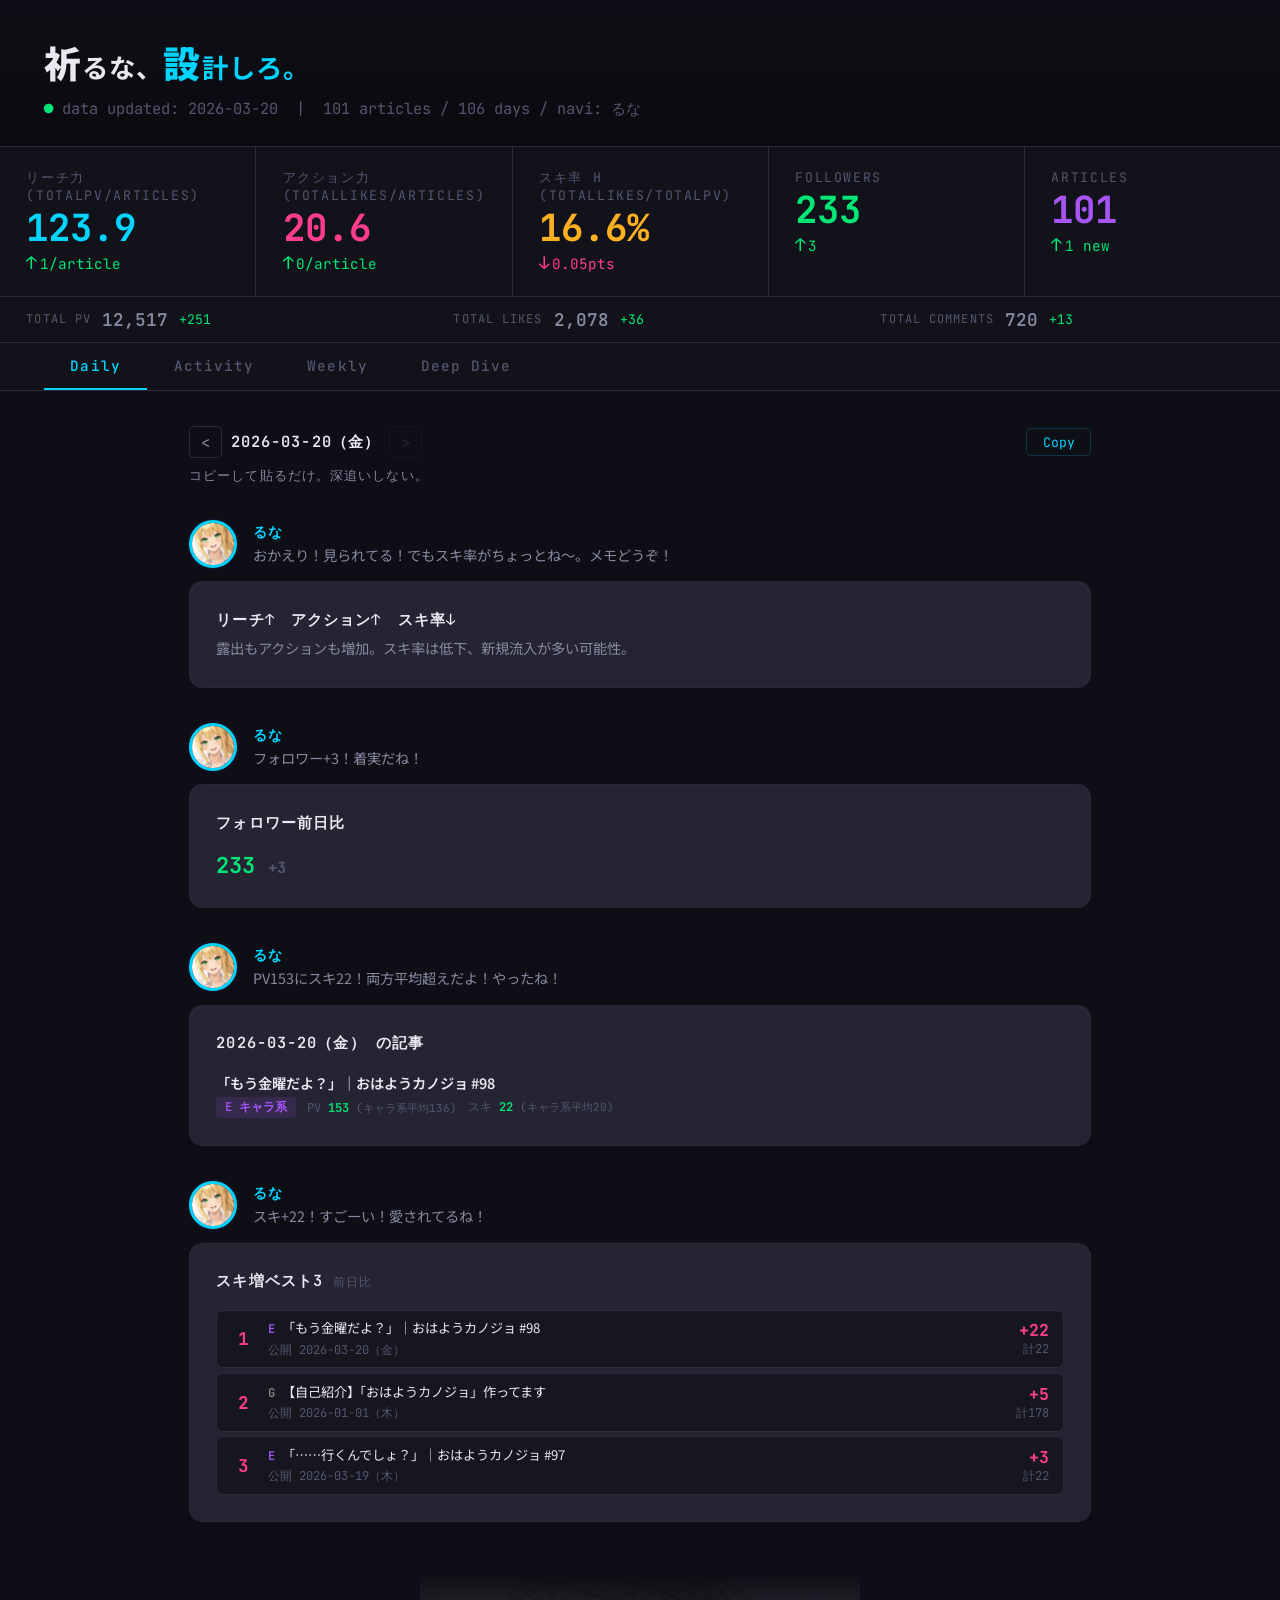
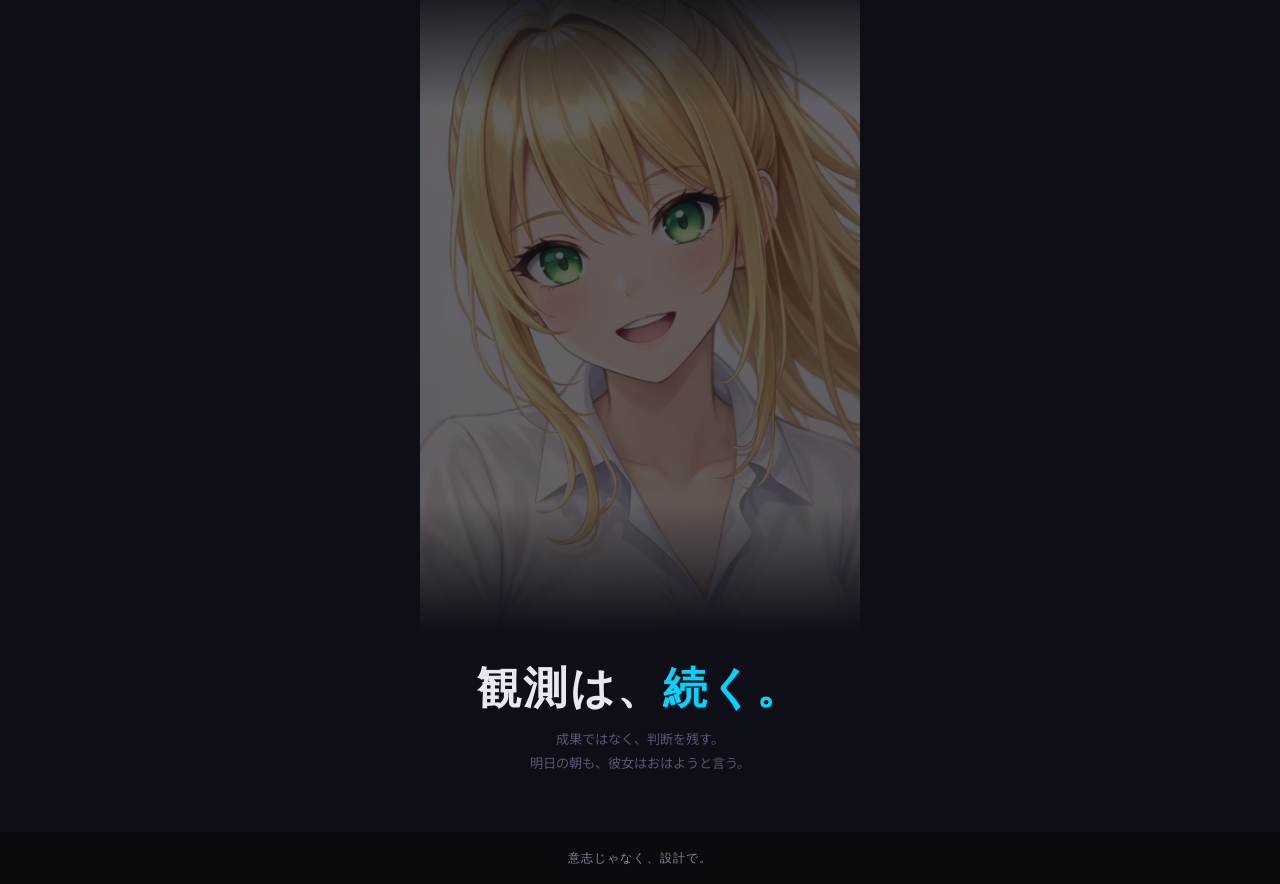
==== index.html @ 001ad321 "Weekly tab complete + category analysis overhaul + responsive fixes Weekly tab: - Tsukiko: article l" ====
<!DOCTYPE html>
<html lang="ja">
<head>
<meta charset="UTF-8">
<meta name="viewport" content="width=device-width, initial-scale=1.0">
<title>祈るな、設計しろ。</title>
<link href="https://fonts.googleapis.com/css2?family=JetBrains+Mono:wght@300;400;500;600;700&family=Noto+Sans+JP:wght@300;400;500;700&display=swap" rel="stylesheet">
<link rel="icon" id="favicon" type="image/png" href="images/favicon/eyes-mon.png">
<link rel="stylesheet" href="app.css?v=1.0.0">
</head>
<body>

<div class="app">
  <!-- Header -->
  <header class="header">
    <div class="header-top">
      <h1><span class="h1-lead">祈</span>るな、<span class="h1-lead accent">設</span><span class="accent">計しろ。</span></h1>
    </div>
    <div class="header-meta">
      <span class="header-meta-line"><span class="live">●</span> data updated: <span id="lastUpdate">--</span></span>
      <span class="header-meta-sep">&nbsp;|&nbsp;</span>
      <span class="header-meta-line"><span id="articleCount">--</span> articles / <span id="daysSinceStart">--</span> days / navi: <span id="navigatorName">--</span></span>
    </div>
  </header>

  <!-- KPI Strip -->
  <div class="kpi-strip">
    <div class="kpi-item">
      <div class="kpi-label">リーチ力 (TotalPV/articles)</div>
      <div class="kpi-value cyan" id="kpiReach">--</div>
      <div class="kpi-sub" id="kpiReachSub"></div>
    </div>
    <div class="kpi-item">
      <div class="kpi-label">アクション力 (TotalLikes/articles)</div>
      <div class="kpi-value pink" id="kpiAction">--</div>
      <div class="kpi-sub" id="kpiActionSub"></div>
    </div>
    <div class="kpi-item">
      <div class="kpi-label">スキ率 η (TotalLikes/TotalPV)</div>
      <div class="kpi-value amber" id="kpiEta">--</div>
      <div class="kpi-sub" id="kpiEtaSub"></div>
    </div>
    <div class="kpi-item">
      <div class="kpi-label">Followers</div>
      <div class="kpi-value green" id="kpiFollowers">--</div>
      <div class="kpi-sub" id="kpiFollowersSub"></div>
    </div>
    <div class="kpi-item">
      <div class="kpi-label">Articles</div>
      <div class="kpi-value purple" id="kpiArticles">--</div>
      <div class="kpi-sub" id="kpiArticlesSub"></div>
    </div>
  </div>

  <!-- Detail KPI (Total PV / Likes / Comments) -->
  <div class="kpi-strip kpi-strip-sub">
    <div class="kpi-item-sub">
      <span class="kpi-sub-label">Total PV</span>
      <span class="kpi-sub-value" id="kpiPV">--</span>
      <span class="kpi-sub-diff" id="kpiPVsub"></span>
    </div>
    <div class="kpi-item-sub">
      <span class="kpi-sub-label">Total Likes</span>
      <span class="kpi-sub-value" id="kpiLikes">--</span>
      <span class="kpi-sub-diff" id="kpiLikesSub"></span>
    </div>
    <div class="kpi-item-sub">
      <span class="kpi-sub-label">Total Comments</span>
      <span class="kpi-sub-value" id="kpiComments">--</span>
      <span class="kpi-sub-diff" id="kpiCommentsSub"></span>
    </div>
  </div>

  <!-- Tab Bar -->
  <div class="tab-bar" id="tabBar">
    <button class="tab-bar-btn active" data-tab="daily">Daily</button>
    <button class="tab-bar-btn" data-tab="activity">Activity</button>
    <button class="tab-bar-btn" data-tab="weekly">Weekly</button>
    <button class="tab-bar-btn" data-tab="deepdive">Deep Dive</button>
  </div>

  <!-- Daily Tab -->
  <div class="tab-content active" id="tabDaily">
    <div class="weekly-container">
      <div class="daily-toolbar">
        <div class="daily-toolbar-nav">
          <button class="commentary-nav" onclick="navigateDailyDate(-1)" id="dailyPrev" title="前日">&lt;</button>
          <span class="daily-toolbar-date" id="dailyDate">--</span>
          <button class="commentary-nav" onclick="navigateDailyDate(1)" id="dailyNext" title="翌日">&gt;</button>
        </div>
        <button class="commentary-copy" onclick="copyDailyMemo()">Copy</button>
      </div>
      <div class="weekly-header-text">コピーして貼るだけ。深追いしない。</div>
      <div id="dailyContent"></div>
      <div class="daily-closing" id="dailyClosing"></div>
    </div>
  </div>

  <!-- Activity Tab -->
  <div class="tab-content" id="tabActivity">
    <div class="weekly-container">
      <div class="weekly-header-text">つながりを確認して、スキ活に行く。</div>
      <div id="activityContent"></div>
    </div>
  </div>

  <!-- Weekly Tab -->
  <div class="tab-content" id="tabWeekly">
    <div class="weekly-container">
      <div class="weekly-header-text">振り返って、来週を設計する。</div>
      <div id="weeklyContent"></div>
    </div>
  </div>

  <!-- Deep Dive Tab -->
  <div class="tab-content" id="tabDeepdive">

  <!-- Charts Grid -->
  <div class="grid">
    <!-- 1. Like Rate Ranking -->
    <div class="panel">
      <div class="panel-header">
        <div class="panel-title">スキ率ランキング</div>
        <div class="toggle-group" id="rankingToggle">
          <div class="toggle-btn" data-top="5">TOP 5</div>
          <div class="toggle-btn" data-top="10">TOP 10</div>
          <div class="toggle-btn active" data-top="20">TOP 20</div>
        </div>
      </div>
      <div class="chart-container">
        <div class="bar-chart" id="rankingChart">
          <div class="no-data">CSVデータを読み込んでください</div>
        </div>
      </div>
      <div class="decay-legend" id="rankingLegend"></div>
    </div>

    <!-- 2. PV vs Likes Scatter -->
    <div class="panel" style="min-height:auto; max-height:600px;">
      <div class="panel-header">
        <div class="panel-title">PV × スキ 散布図</div>
        <div class="toggle-group" id="scatterToggle">
          <div class="toggle-btn active" data-mode="eta">η色分け</div>
          <div class="toggle-btn" data-mode="category">カテゴリ色分け</div>
        </div>
      </div>
      <div class="chart-container">
        <canvas id="scatterCanvas"></canvas>
      </div>
      <div class="decay-legend" id="scatterLegend"></div>
    </div>

    <!-- 3. Category η Comparison (full width) -->
    <div class="panel panel-full" style="min-height:auto; max-height:600px;">
      <div class="panel-header">
        <div class="panel-title">カテゴリ別 スキ率比較</div>
        <div class="panel-badge" id="catBadge">--</div>
      </div>
      <div class="chart-container" style="min-height:280px; max-height:420px;">
        <canvas id="categoryCanvas"></canvas>
      </div>
      <div class="decay-legend" id="categoryLegend"></div>
    </div>

    <!-- 4. Recent Articles η Trend (full width) -->
    <div class="panel panel-full" style="min-height:auto; max-height:600px;">
      <div class="panel-header">
        <div class="panel-title">直近2週間 スキ率推移</div>
        <div class="panel-badge" id="etaTrendBadge">--</div>
      </div>
      <div class="chart-container" style="max-height:420px;">
        <canvas id="etaTrendCanvas"></canvas>
      </div>
      <div class="decay-legend" id="etaTrendLegend"></div>
    </div>

    <!-- 4. Article Trend (sparkline rows with tabs) -->
    <div class="panel panel-full trend-panel">
      <div class="panel-header">
        <div class="panel-title">記事別 日次推移</div>
        <div class="panel-badge" id="trendBadge">--</div>
      </div>
      <div class="trend-tabs">
        <div class="trend-tab active" data-metric="pv_delta">PV</div>
        <div class="trend-tab" data-metric="like_delta">スキ</div>
      </div>
      <div class="trend-filters">
        <label>投稿日: 直近
          <select id="trendDayFilter">
            <option value="7">7日</option>
            <option value="14" selected>14日</option>
            <option value="30">30日</option>
            <option value="0">すべて</option>
          </select>
        </label>
        <label>増分 ≥
          <input id="trendMinDelta" type="number" value="0" min="0" style="width:60px">
        </label>
        <label>カテゴリ:
          <select id="trendCatFilter">
            <option value="">すべて</option>
            <option value="A">A 設計思想</option>
            <option value="B">B 試行錯誤</option>
            <option value="C">C ハウツー</option>
            <option value="D">D 振り返り</option>
            <option value="E">E キャラ系</option>
            <option value="AB">A+B 一次情報</option>
          </select>
        </label>
      </div>
      <div class="trend-rows" id="trendRows">
        <div class="no-data">データを読み込み中...</div>
      </div>
    </div>

    <!-- 5. Decay Curve -->
    <div class="panel panel-full" style="min-height:auto; max-height:500px;">
      <div class="panel-header">
        <div class="panel-title">記事の消費期限：公開からのPV減衰</div>
        <div class="panel-badge" id="decayBadge">-- articles</div>
      </div>
      <div class="chart-container" style="min-height:auto; max-height:420px;">
        <canvas id="decayCanvas"></canvas>
      </div>
      <div class="decay-legend" id="decayLegend"></div>
    </div>
  </div>

  </div><!-- /tabDeepdive -->

  <footer class="footer">
    意志じゃなく、設計で。
  </footer>
</div>

<!-- Tooltip -->
<div class="tooltip" id="tooltip">
  <div class="tooltip-title" id="tooltipTitle"></div>
  <div class="tooltip-row" id="tooltipBody"></div>
</div>

<script src="girl-lines.js?v=1.0.0"></script>
<script src="app.js?v=1.0.0"></script>
</body>
</html>
---- app.css ----
:root {
  --bg-primary: #0a0a0f;
  --bg-secondary: #12121a;
  --bg-card: #16161f;
  --bg-card-hover: #1c1c28;
  --border: #2a2a3a;
  --border-subtle: #1e1e2e;
  --text-primary: #e8e8f0;
  --text-secondary: #8888a0;
  --text-muted: #555570;
  --accent-cyan: #00d4ff;
  --accent-cyan-dim: #00d4ff33;
  --accent-pink: #ff3d8e;
  --accent-pink-dim: #ff3d8e33;
  --accent-amber: #ffb020;
  --accent-amber-dim: #ffb02033;
  --accent-green: #00e676;
  --accent-green-dim: #00e67633;
  --accent-purple: #a855f7;
  --accent-purple-dim: #a855f733;
  --glow-cyan: 0 0 20px #00d4ff22;
  --glow-pink: 0 0 20px #ff3d8e22;
  --font-mono: 'JetBrains Mono', monospace;
  --font-sans: 'Noto Sans JP', sans-serif;
  --spacing-navi-top: 32px;
  --spacing-navi-bottom: 12px;
  --spacing-section-bottom: 8px;
  --section-bg: #242433;
  --section-radius: 12px;
  --section-padding: 24px;
}

* { margin: 0; padding: 0; box-sizing: border-box; }

body {
  background: var(--bg-primary);
  color: var(--text-primary);
  font-family: var(--font-sans);
  min-height: 100vh;
  overflow-x: hidden;
  zoom: 1.1;
}


.app { position: relative; z-index: 1; }

/* Header */
.header {
  padding: 32px 40px 24px;
  border-bottom: 1px solid var(--border);
  background: linear-gradient(180deg, #0e0e16 0%, var(--bg-primary) 100%);
}

.header-top {
  display: flex;
  align-items: baseline;
  gap: 16px;
  margin-bottom: 8px;
}

.header h1 {
  font-family: var(--font-sans);
  font-size: 24px;
  font-weight: 700;
  color: var(--text-primary);
  letter-spacing: 1px;
}

.header h1 .h1-lead {
  font-size: 1.4em;
  font-weight: 900;
}

.header h1 .accent {
  color: var(--accent-cyan);
}

.header-meta {
  font-family: var(--font-mono);
  font-size: 14px;
  color: var(--text-muted);
}

.header-meta .live {
  color: var(--accent-green);
  animation: pulse 2s ease-in-out infinite;
}

@keyframes pulse {
  0%, 100% { opacity: 1; }
  50% { opacity: 0.4; }
}

/* KPI Strip */
.kpi-strip {
  display: flex;
  gap: 1px;
  background: var(--border);
  margin: 0;
  border-bottom: 1px solid var(--border);
}

.kpi-item {
  flex: 1;
  background: var(--bg-secondary);
  padding: 20px 24px;
  display: flex;
  flex-direction: column;
  gap: 4px;
}

.kpi-label {
  font-family: var(--font-mono);
  font-size: 12px;
  text-transform: uppercase;
  letter-spacing: 1.5px;
  color: var(--text-muted);
}

.kpi-value {
  font-family: var(--font-mono);
  font-size: 34px;
  font-weight: 700;
  color: var(--text-primary);
  line-height: 1;
}

.kpi-value.cyan { color: var(--accent-cyan); }
.kpi-value.pink { color: var(--accent-pink); }
.kpi-value.amber { color: var(--accent-amber); }
.kpi-value.green { color: var(--accent-green); }
.kpi-value.purple { color: var(--accent-purple); }

.kpi-sub {
  font-family: var(--font-mono);
  font-size: 13px;
  color: var(--text-muted);
}

.kpi-sub .up { color: var(--accent-green); }
.kpi-sub .down { color: var(--accent-pink); }
.kpi-sub .flat { color: var(--text-muted); }

.kpi-sub .arrow {
  font-size: 16px;
  margin-right: 2px;
}

/* Detail KPI sub strip */
.kpi-strip-sub {
  background: var(--bg-secondary);
  border-bottom: 1px solid var(--border);
}

.kpi-item-sub {
  flex: 1;
  background: var(--bg-secondary);
  padding: 10px 24px;
  display: flex;
  align-items: center;
  gap: 10px;
  font-family: var(--font-mono);
}

.kpi-sub-label {
  font-size: 11px;
  text-transform: uppercase;
  letter-spacing: 1px;
  color: var(--text-muted);
}

.kpi-sub-value {
  font-size: 16px;
  font-weight: 600;
  color: var(--text-secondary);
}

.kpi-sub-diff {
  font-size: 12px;
  color: var(--text-muted);
}

.kpi-sub-diff .up { color: var(--accent-green); }
.kpi-sub-diff .down { color: var(--accent-pink); }

/* Main Grid */
.grid {
  display: grid;
  grid-template-columns: 1fr 1fr;
  gap: 1px;
  background: var(--border);
  border-bottom: 1px solid var(--border);
}

.panel {
  background: var(--bg-primary);
  padding: 24px;
  min-height: 400px;
  display: flex;
  flex-direction: column;
}

.panel-full {
  grid-column: 1 / -1;
}

.panel-header {
  display: flex;
  align-items: center;
  justify-content: space-between;
  margin-bottom: 20px;
  flex-shrink: 0;
}

.panel-title {
  font-family: var(--font-mono);
  font-size: 14px;
  font-weight: 500;
  text-transform: uppercase;
  letter-spacing: 1.5px;
  color: var(--text-secondary);
}

.panel-title::before {
  content: '▸ ';
  color: var(--accent-cyan);
}

.panel-badge {
  font-family: var(--font-mono);
  font-size: 12px;
  padding: 3px 8px;
  border-radius: 3px;
  background: var(--accent-cyan-dim);
  color: var(--accent-cyan);
  border: 1px solid #00d4ff44;
}

/* Charts container */
.chart-container {
  flex: 1;
  position: relative;
  overflow: hidden;
}

/* Bar chart (horizontal) */
.bar-chart {
  display: flex;
  flex-direction: column;
  gap: 3px;
  overflow-y: auto;
  max-height: 440px;
  padding-right: 8px;
}

.bar-chart::-webkit-scrollbar { width: 4px; }
.bar-chart::-webkit-scrollbar-track { background: var(--bg-secondary); }
.bar-chart::-webkit-scrollbar-thumb { background: var(--border); border-radius: 2px; }

.bar-row {
  display: grid;
  grid-template-columns: 1fr 60px;
  align-items: center;
  gap: 12px;
  padding: 4px 0;
  font-size: 12px;
  cursor: default;
  transition: background 0.15s;
  padding: 4px 8px;
  border-radius: 4px;
}

.bar-row:hover {
  background: var(--bg-card);
}

.bar-label-wrap {
  display: flex;
  flex-direction: column;
  gap: 3px;
  min-width: 0;
}

.bar-title {
  font-size: 13px;
  color: var(--text-secondary);
  white-space: nowrap;
  overflow: hidden;
  text-overflow: ellipsis;
}

.bar-track {
  width: 100%;
  height: 6px;
  background: var(--bg-card);
  border-radius: 3px;
  overflow: hidden;
}

.bar-fill {
  height: 100%;
  border-radius: 3px;
  transition: width 0.8s cubic-bezier(0.22, 1, 0.36, 1);
  position: relative;
}

.bar-fill.cyan { background: linear-gradient(90deg, var(--accent-cyan), #00a8cc); }
.bar-fill.pink { background: linear-gradient(90deg, var(--accent-pink), #cc2266); }
.bar-fill.amber { background: linear-gradient(90deg, var(--accent-amber), #cc8800); }

.bar-value {
  font-family: var(--font-mono);
  font-size: 14px;
  font-weight: 600;
  text-align: right;
  color: var(--accent-cyan);
}

/* Canvas inside chart containers (scatter, eta trend) */
.chart-container canvas {
  width: 100% !important;
  height: 100% !important;
}

/* Sparkline canvas: fixed height */
canvas.trend-row-spark {
  width: 100%;
  height: 66px;
  display: block;
}

/* Decay chart */
.decay-legend {
  display: flex;
  gap: 16px;
  flex-wrap: wrap;
  margin-top: 12px;
}

.decay-legend-item {
  display: flex;
  align-items: center;
  gap: 6px;
  font-size: 13px;
  color: var(--text-secondary);
  font-family: var(--font-mono);
}

.decay-legend-dot {
  width: 8px;
  height: 8px;
  border-radius: 50%;
}

/* Summary line chart */
.summary-legend {
  display: flex;
  gap: 20px;
  margin-top: 8px;
}

.summary-legend-item {
  display: flex;
  align-items: center;
  gap: 6px;
  font-size: 11px;
  color: var(--text-secondary);
  font-family: var(--font-mono);
  cursor: pointer;
  transition: opacity 0.2s;
}

.summary-legend-item:hover { opacity: 0.8; }

.summary-legend-line {
  width: 16px;
  height: 3px;
  border-radius: 2px;
}

/* Tooltip */
.tooltip {
  position: fixed;
  background: var(--bg-card);
  border: 1px solid var(--border);
  border-radius: 6px;
  padding: 10px 14px;
  font-family: var(--font-mono);
  font-size: 13px;
  color: var(--text-primary);
  pointer-events: none;
  z-index: 100;
  box-shadow: 0 8px 32px rgba(0,0,0,0.5);
  max-width: 300px;
  display: none;
}

.tooltip-title {
  color: var(--accent-cyan);
  margin-bottom: 4px;
  font-weight: 600;
}

.tooltip-row {
  color: var(--text-secondary);
  line-height: 1.6;
}

/* Footer */
.footer {
  padding: 16px 40px;
  text-align: center;
  font-family: var(--font-mono);
  font-size: 11px;
  color: var(--text-secondary);
  letter-spacing: 1px;
}

/* Responsive */
@media (max-width: 900px) {
  .grid { grid-template-columns: 1fr; }
  .kpi-strip { flex-wrap: wrap; }
  .kpi-item { min-width: 50%; }
  .header { padding: 20px; }
  .panel { padding: 16px; }
  .commentary-strip { padding: 12px 20px; flex-wrap: wrap; gap: 8px; }
}

/* Animations */
@keyframes fadeIn {
  from { opacity: 0; transform: translateY(8px); }
  to { opacity: 1; transform: translateY(0); }
}

.panel { animation: fadeIn 0.4s ease-out both; }
.panel:nth-child(2) { animation-delay: 0.1s; }
.panel:nth-child(3) { animation-delay: 0.2s; }
.panel:nth-child(4) { animation-delay: 0.3s; }

/* Commentary strip */
.commentary-strip {
  display: flex;
  align-items: center;
  gap: 16px;
  padding: 14px 40px;
  background: var(--bg-secondary);
  border-bottom: 1px solid var(--border);
  font-family: var(--font-mono);
}

.commentary-label {
  font-size: 12px;
  color: var(--text-muted);
  white-space: nowrap;
  letter-spacing: 0.5px;
}

.commentary-text {
  font-size: 14px;
  color: var(--text-primary);
  flex: 1;
}

.commentary-copy {
  font-family: var(--font-mono);
  font-size: 12px;
  color: var(--accent-cyan);
  background: none;
  border: 1px solid var(--accent-cyan-dim);
  padding: 4px 14px;
  border-radius: 4px;
  cursor: pointer;
  white-space: nowrap;
  transition: all 0.2s;
}

.commentary-copy:hover {
  background: var(--accent-cyan-dim);
}

.commentary-nav {
  font-family: var(--font-mono);
  font-size: 14px;
  color: var(--text-secondary);
  background: none;
  border: 1px solid var(--border);
  padding: 4px 10px;
  border-radius: 4px;
  cursor: pointer;
  white-space: nowrap;
  transition: all 0.2s;
}

.commentary-nav:hover:not(:disabled) {
  color: var(--accent-cyan);
  border-color: var(--accent-cyan-dim);
  background: var(--accent-cyan-dim);
}

.commentary-nav:disabled {
  opacity: 0.25;
  cursor: default;
}

/* Trend panel */
.trend-panel {
  min-height: auto;
}

.trend-tabs {
  display: flex;
  gap: 2px;
  margin-bottom: 16px;
}

.trend-tab {
  font-family: var(--font-mono);
  font-size: 13px;
  padding: 6px 18px;
  background: var(--bg-card);
  color: var(--text-muted);
  border: 1px solid var(--border);
  border-radius: 4px 4px 0 0;
  cursor: pointer;
  transition: all 0.15s;
}

.trend-tab:hover { color: var(--text-secondary); }
.trend-tab.active {
  background: var(--bg-primary);
  color: var(--accent-cyan);
  border-bottom-color: var(--bg-primary);
}

.trend-filters {
  display: flex;
  align-items: center;
  gap: 16px;
  flex-wrap: wrap;
  font-family: var(--font-mono);
  font-size: 12px;
  color: var(--text-muted);
  margin-bottom: 12px;
}

.trend-filters label {
  display: flex;
  align-items: center;
  gap: 6px;
  white-space: nowrap;
}

.trend-filters select,
.trend-filters input[type="number"] {
  background: var(--bg-card);
  color: var(--text-primary);
  border: 1px solid var(--border);
  border-radius: 4px;
  padding: 3px 6px;
  font-family: var(--font-mono);
  font-size: 12px;
  outline: none;
}

.trend-filters select:focus,
.trend-filters input:focus {
  border-color: var(--accent-cyan);
}

.trend-rows {
  display: flex;
  flex-direction: column;
  gap: 2px;
  overflow-y: auto;
  max-height: 600px;
  padding-right: 4px;
}

.trend-rows::-webkit-scrollbar { width: 4px; }
.trend-rows::-webkit-scrollbar-track { background: var(--bg-secondary); }
.trend-rows::-webkit-scrollbar-thumb { background: var(--border); border-radius: 2px; }

.trend-row {
  display: grid;
  grid-template-columns: minmax(220px, 1.5fr) 3fr 50px;
  align-items: center;
  gap: 8px;
  padding: 2px 8px;
  border-radius: 3px;
  transition: background 0.15s;
  cursor: default;
}

.trend-row:hover { background: var(--bg-card); }

.trend-row-title {
  font-size: 12px;
  color: var(--text-secondary);
  white-space: normal;
  word-break: break-all;
  line-height: 1.4;
}

.trend-row-spark {
  height: 66px;
  max-height: 66px;
  min-height: 66px;
}

.trend-row-value {
  font-family: var(--font-mono);
  font-size: 13px;
  font-weight: 600;
  text-align: right;
  color: var(--accent-cyan);
}

/* Toggle group (scatter mode switch) */
.toggle-group {
  display: flex;
  gap: 2px;
  font-family: var(--font-mono);
  font-size: 12px;
}

.toggle-btn {
  padding: 3px 10px;
  border: 1px solid var(--border);
  background: var(--bg-card);
  color: var(--text-muted);
  cursor: pointer;
  border-radius: 3px;
  transition: all 0.15s;
}

.toggle-btn.active {
  background: var(--accent-cyan-dim);
  color: var(--accent-cyan);
  border-color: #00d4ff44;
}

/* Category badge */
.cat-badge {
  font-family: var(--font-mono);
  font-size: 11px;
  font-weight: 600;
  margin-right: 4px;
}

/* No data state */
.no-data {
  display: flex;
  align-items: center;
  justify-content: center;
  height: 100%;
  color: var(--text-muted);
  font-family: var(--font-mono);
  font-size: 13px;
}

/* Tab Bar */
.tab-bar {
  display: flex;
  gap: 0;
  background: var(--bg-secondary);
  border-bottom: 1px solid var(--border);
  padding: 0 40px;
}

.tab-bar-btn {
  font-family: var(--font-mono);
  font-size: 13px;
  font-weight: 500;
  letter-spacing: 1px;
  padding: 12px 24px;
  background: none;
  border: none;
  color: var(--text-muted);
  cursor: pointer;
  border-bottom: 2px solid transparent;
  transition: all 0.2s;
}

.tab-bar-btn:hover { color: var(--text-secondary); }
.tab-bar-btn.active {
  color: var(--accent-cyan);
  border-bottom-color: var(--accent-cyan);
}

.tab-content { display: none; }
.tab-content.active { display: block; }

/* Daily Tab */
#tabDaily, #tabActivity {
  background: #0e0e16;
}

.daily-container {
  max-width: 800px;
  margin: 0 auto;
  padding: 32px 40px;
  display: flex;
  flex-direction: column;
  gap: 24px;
}

.daily-header-text {
  font-family: var(--font-mono);
  font-size: 12px;
  color: var(--text-secondary);
  letter-spacing: 1px;
  margin-bottom: 4px;
}

/* Chat-style layout */
.daily-chat {
  display: flex;
  flex-direction: column;
  gap: 16px;
}

.daily-chat-row {
  display: flex;
  gap: 14px;
  align-items: flex-start;
}

.daily-chat-avatar {
  width: 44px;
  height: 44px;
  border-radius: 50%;
  object-fit: cover;
  border: 3px solid var(--accent-cyan);
  flex-shrink: 0;
  box-shadow: 0 0 4px rgba(108,92,231,0.2);
}


.daily-chat-bubble {
  position: relative;
  flex: 1;
  min-width: 0;
  background: #242433;
  border-radius: 16px;
  padding: 14px 18px;
  box-shadow: 0 2px 8px rgba(0,0,0,0.15);
}

.daily-chat-bubble::before {
  content: '';
  position: absolute;
  left: -4px;
  top: 16px;
  width: 12px;
  height: 12px;
  background: #242433;
  transform: rotate(45deg);
}


.daily-chat-name {
  font-family: var(--font-mono);
  font-size: 10px;
  color: var(--accent-cyan);
  font-weight: 700;
  letter-spacing: 1px;
  margin-bottom: 6px;
}

.daily-chat-label {
  font-family: var(--font-mono);
  font-size: 10px;
  color: var(--text-muted);
  letter-spacing: 1px;
  margin-bottom: 4px;
}

.daily-chat-text {
  font-size: 13px;
  color: var(--text-secondary);
  line-height: 1.7;
}

/* Embedded card inside bubble */
.daily-chat-card {
  background: var(--bg-card);
  border: 1px solid var(--border);
  border-radius: 8px;
  padding: 14px 16px;
  margin-top: 10px;
}

.daily-toolbar {
  display: flex;
  justify-content: space-between;
  align-items: center;
  margin-bottom: 8px;
}

.daily-toolbar-nav {
  display: flex;
  align-items: center;
  gap: 8px;
}

.daily-toolbar-date {
  font-family: var(--font-mono);
  font-size: 14px;
  font-weight: 600;
  color: var(--text-primary);
  letter-spacing: 1px;
  min-width: 100px;
  text-align: center;
}

.daily-memo-arrows {
  font-family: var(--font-mono);
  font-size: 14px;
  font-weight: 600;
  color: var(--text-primary);
  letter-spacing: 1px;
  margin-bottom: 6px;
}

.daily-memo-comment {
  font-size: 13px;
  color: var(--text-secondary);
  line-height: 1.6;
}

/* Follower inline */
.daily-follower-inline {
  display: flex;
  align-items: baseline;
  gap: 8px;
}

.daily-follower-value {
  font-family: var(--font-mono);
  font-size: 20px;
  font-weight: 700;
  color: var(--accent-green);
}

.daily-follower-diff {
  font-family: var(--font-mono);
  font-size: 14px;
}

.daily-follower-diff.big-up { color: var(--accent-green); font-weight: 700; }
.daily-follower-diff.big-down { color: var(--accent-pink); font-weight: 700; }
.daily-follower-diff.normal { color: var(--text-muted); }

/* Today's article inside bubble */
.daily-article-title {
  font-size: 13px;
  font-weight: 600;
  color: var(--text-primary);
  margin-bottom: 4px;
}

.daily-article-meta {
  display: flex;
  align-items: center;
  gap: 10px;
  font-family: var(--font-mono);
  font-size: 11px;
  color: var(--text-muted);
}

.daily-article-cat {
  padding: 2px 8px;
  border-radius: 3px;
  font-weight: 600;
  font-size: 11px;
}

/* Like ranking inside bubble */
.daily-like-list {
  display: flex;
  flex-direction: column;
  gap: 4px;
  margin-top: 8px;
}

.daily-like-item {
  display: flex;
  align-items: center;
  gap: 10px;
  padding: 8px 12px;
  background: var(--bg-card);
  border: 1px solid var(--border);
  border-radius: 6px;
}

.daily-like-rank {
  font-family: var(--font-mono);
  font-size: 16px;
  font-weight: 700;
  color: var(--accent-pink);
  min-width: 24px;
  text-align: center;
}

.daily-like-info {
  flex: 1;
  min-width: 0;
}

.daily-like-title {
  font-size: 12px;
  color: var(--text-primary);
  line-height: 1.4;
  white-space: nowrap;
  overflow: hidden;
  text-overflow: ellipsis;
}

.daily-like-diff {
  font-family: var(--font-mono);
  font-size: 15px;
  font-weight: 700;
  color: var(--accent-pink);
  white-space: nowrap;
}

/* Daily Closing */
.daily-closing {
  position: relative;
  text-align: center;
  padding: 40px 0 20px;
  overflow: hidden;
}

.daily-closing-img {
  width: 100%;
  max-width: 400px;
  display: block;
  margin: 0 auto 24px;
  object-fit: cover;
  mask-image: linear-gradient(180deg, transparent 0%, black 20%, black 80%, transparent 100%);
  -webkit-mask-image: linear-gradient(180deg, transparent 0%, black 20%, black 80%, transparent 100%);
  opacity: 0.35;
}

.daily-closing-text {
  font-family: var(--font-mono);
  font-size: clamp(24px, 6vw, 40px);
  font-weight: 700;
  letter-spacing: 2px;
  color: var(--text-primary);
  line-height: 1.2;
  margin-bottom: 12px;
}

.daily-closing-text span {
  color: var(--accent-cyan);
}

.daily-closing-sub {
  font-size: 12px;
  color: var(--text-muted);
  line-height: 1.8;
}

/* Weekly Tab */
#tabWeekly {
  background: #0e0e16;
}

.weekly-container {
  max-width: 900px;
  margin: 0 auto;
  padding: 32px 40px;
  display: flex;
  flex-direction: column;
  gap: 0;
}

.weekly-container > div:empty {
  display: none;
}

.weekly-header-text {
  font-family: var(--font-mono);
  font-size: 12px;
  color: var(--text-secondary);
  letter-spacing: 1px;
}

.weekly-section {
  background: var(--section-bg);
  border: 1px solid var(--border);
  border-radius: var(--section-radius);
  padding: var(--section-padding);
  margin-bottom: var(--spacing-section-bottom);
}

.weekly-section-title {
  font-family: var(--font-mono);
  font-size: 14px;
  font-weight: 600;
  color: var(--text-primary);
  letter-spacing: 1px;
  margin-bottom: 16px;
}

/* Weekly Navigator */
.weekly-navi {
  display: flex;
  gap: 14px;
  align-items: center;
  margin-bottom: var(--spacing-navi-bottom);
  margin-top: var(--spacing-navi-top);
}

.weekly-navi-img {
  width: 44px;
  height: 44px;
  border-radius: 50%;
  object-fit: cover;
  border: 3px solid var(--accent-cyan);
  flex-shrink: 0;
  box-shadow: 0 0 4px rgba(108,92,231,0.2);
}

.weekly-navi-body {
  flex: 1;
  min-width: 0;
}

.weekly-navi-name {
  font-family: var(--font-mono);
  font-size: 13px;
  color: var(--accent-cyan);
  font-weight: 700;
  letter-spacing: 1px;
  margin-bottom: 2px;
}

.weekly-navi-line {
  font-size: 13px;
  color: var(--text-secondary);
  line-height: 1.6;
}

/* Follower chart */
.weekly-follower-chart {
  height: 200px;
  position: relative;
}

/* People list */
.weekly-people-tabs {
  display: flex;
  gap: 2px;
  margin-bottom: 16px;
}

.weekly-people-tab {
  font-family: var(--font-mono);
  font-size: 12px;
  padding: 6px 16px;
  background: var(--bg-secondary);
  color: var(--text-muted);
  border: 1px solid var(--border);
  border-radius: 4px 4px 0 0;
  cursor: pointer;
  transition: all 0.15s;
}

.weekly-people-tab-count {
  font-size: 12px;
}

.weekly-people-tab.active {
  background: #242433;
  color: var(--accent-cyan);
  border-bottom-color: #242433;
}

.weekly-person-avatar {
  width: 36px;
  height: 36px;
  border-radius: 50%;
  object-fit: cover;
  flex-shrink: 0;
}

.weekly-person {
  display: flex;
  align-items: center;
  gap: 12px;
  padding: 12px 16px;
  background: var(--bg-card);
  border-radius: 10px;
  border: 1px solid var(--border);
  margin-bottom: 8px;
  transition: all 0.2s;
}

.weekly-person:hover {
  transform: translateX(4px);
  background: var(--bg-card-hover);
}

.weekly-person:last-child { margin-bottom: 0; }

.weekly-person-name {
  flex: 1;
  min-width: 0;
}

.weekly-person-name a {
  font-size: 13px;
  color: var(--text-primary);
  text-decoration: none;
  font-weight: 600;
}

.weekly-person-name a:hover {
  text-decoration: underline;
}

.weekly-person-articles {
  margin-top: 4px;
}

.weekly-person-article-item {
  font-size: 11px;
  color: var(--text-muted);
  line-height: 1.6;
  padding-left: 10px;
  position: relative;
}

.weekly-person-article-item::before {
  content: '·';
  position: absolute;
  left: 0;
  color: var(--text-muted);
}

.weekly-person-stats {
  font-family: var(--font-mono);
  font-size: 11px;
  color: var(--text-muted);
  white-space: nowrap;
  text-align: right;
}

.weekly-person-badge {
  font-family: var(--font-mono);
  font-size: 10px;
  padding: 2px 6px;
  border-radius: 3px;
  font-weight: 600;
}

.weekly-person-badge.new {
  background: var(--accent-green-dim);
  color: var(--accent-green);
}

.weekly-person-badge.regular {
  background: var(--accent-cyan-dim);
  color: var(--accent-cyan);
}

/* Article list */
.weekly-article-row {
  display: grid;
  grid-template-columns: 1fr auto auto auto;
  gap: 12px;
  align-items: center;
  padding: 10px 0;
  border-bottom: 1px solid var(--border-subtle);
  font-size: 13px;
}

.weekly-article-row:last-child { border-bottom: none; }

.weekly-article-title {
  color: var(--text-primary);
  min-width: 0;
  overflow: hidden;
  text-overflow: ellipsis;
  white-space: nowrap;
}

.weekly-article-stats-row {
  display: flex;
  gap: 12px;
  align-items: center;
  flex-wrap: wrap;
}

.weekly-article-stat {
  font-family: var(--font-mono);
  font-size: 12px;
  color: var(--text-muted);
  white-space: nowrap;
}

.weekly-article-avg {
  font-size: 10px;
}

.weekly-article-people {
  font-family: var(--font-mono);
  font-size: 11px;
  white-space: nowrap;
}

/* Category balance */
.weekly-cat-pie-layout {
  display: flex;
  gap: 24px;
  align-items: center;
}

.weekly-cat-bar {
  display: flex;
  height: 32px;
  border-radius: 6px;
  overflow: hidden;
  margin-bottom: 12px;
}

.weekly-cat-bar-seg {
  display: flex;
  align-items: center;
  justify-content: center;
  font-family: var(--font-mono);
  font-size: 11px;
  font-weight: 700;
  color: #fff;
  min-width: 28px;
}

.weekly-cat-list {
  display: flex;
  flex-direction: column;
  gap: 4px;
}

.weekly-cat-item {
  display: flex;
  align-items: center;
  gap: 8px;
  font-size: 12px;
  color: var(--text-secondary);
}

.weekly-cat-dot {
  width: 10px;
  height: 10px;
  border-radius: 50%;
  flex-shrink: 0;
}

.weekly-cat-ideal {
  font-family: var(--font-mono);
  font-size: 11px;
  color: var(--text-muted);
}

.weekly-ab-status {
  font-family: var(--font-mono);
  font-size: 13px;
  font-weight: 600;
  margin-top: 12px;
  padding: 10px 14px;
  border-radius: 6px;
}

.weekly-ab-status.ok {
  background: var(--accent-green-dim);
  color: var(--accent-green);
}

.weekly-ab-status.warn {
  background: var(--accent-amber-dim);
  color: var(--accent-amber);
}

/* Action */
.weekly-action-label {
  font-family: var(--font-mono);
  font-size: 14px;
  font-weight: 600;
  color: var(--text-primary);
  letter-spacing: 1px;
  margin-bottom: 12px;
}

.weekly-action-list {
  display: flex;
  flex-direction: column;
  gap: 8px;
}

.weekly-action-item {
  font-size: 13px;
  color: var(--text-secondary);
  padding-left: 16px;
  position: relative;
}

.weekly-action-item::before {
  content: '▸';
  position: absolute;
  left: 0;
  color: var(--accent-cyan);
}

@media (max-width: 900px) {
  .weekly-container { padding: 20px 16px; }
  .weekly-section { padding: 16px; }
  .weekly-cat-pie-layout { flex-direction: column; align-items: stretch; }
  .weekly-cat-pie-layout canvas { align-self: center; }
  .weekly-article-row { grid-template-columns: 1fr; }
  .weekly-article-avg { display: none; }
  .weekly-article-stats-row { gap: 8px; }
  .weekly-article-stat { font-size: 11px; }
  .weekly-people-tabs { display: flex; flex-wrap: nowrap; }
  .weekly-people-tab { font-size: 10px; padding: 4px 6px; flex: 1; text-align: center; }
  .weekly-person { padding: 10px 12px; }
  .weekly-person-name a { font-size: 12px; }
  .weekly-person-stats { font-size: 10px; }
  .weekly-person-avatar { width: 32px; height: 32px; }
  .weekly-navi-img { width: 36px; height: 36px; }
  .weekly-navi-name { font-size: 11px; }
  .weekly-navi-line { font-size: 12px; }
  .weekly-cat-bar-seg { font-size: 10px; min-width: 22px; }
  .weekly-person-articles { display: none; }
  .weekly-person-article-item { display: none; }
}

@media (max-width: 900px) {
  .header-meta { flex-wrap: wrap; }
  .header-meta-sep { display: none; }
  .header-meta-line { display: block; }
  .tab-bar { padding: 0 16px; }
  .tab-bar-btn { padding: 10px 14px; font-size: 12px; }
  .daily-container { padding: 20px 16px; }
  .daily-gems-grid { grid-template-columns: 1fr; }
  .daily-navi { flex-direction: column; align-items: center; text-align: center; }
}
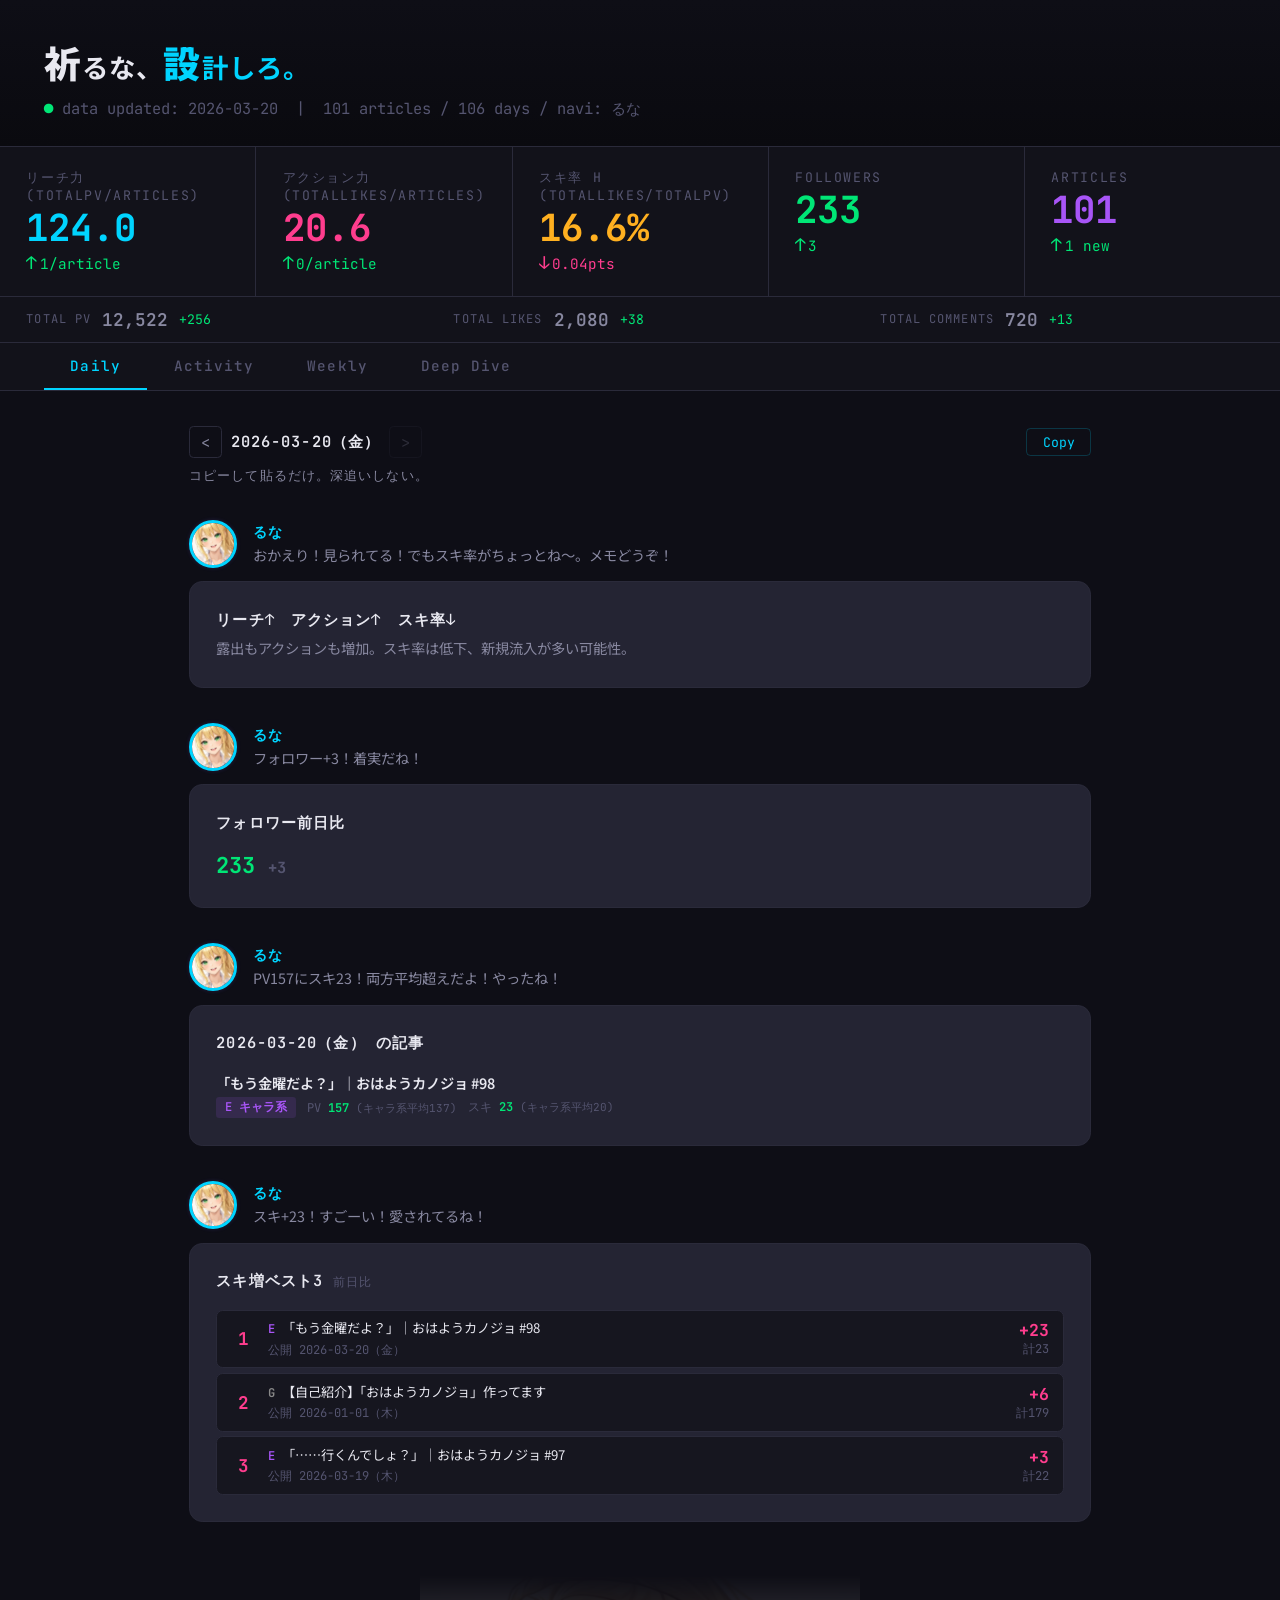
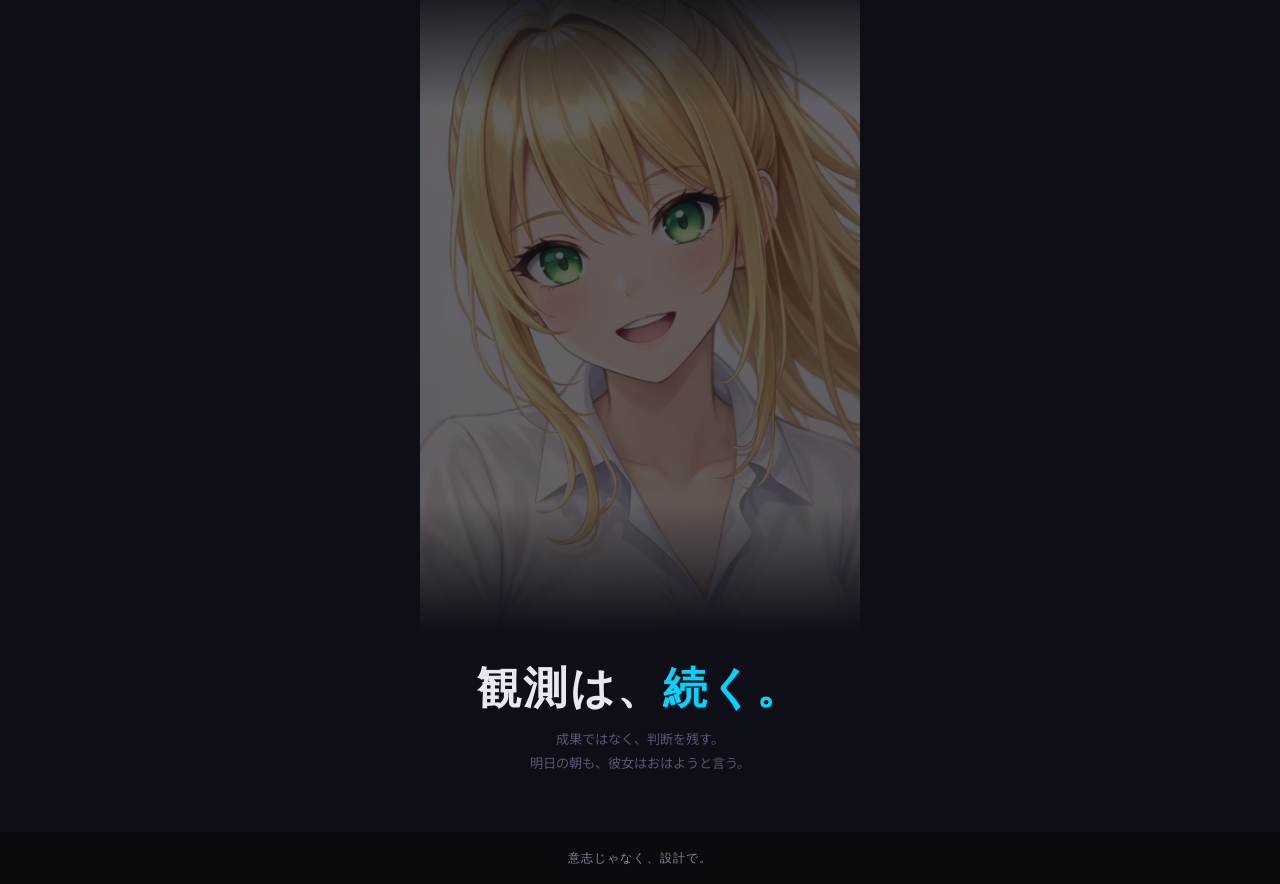
==== commit 829f54b7: "Weekly report copy + category avg comparison + responsive fixes - Add "レポートをコピー" button to Weekly ta" ====
--- a/index.html
+++ b/index.html
@@ -107,7 +107,10 @@
   <!-- Weekly Tab -->
   <div class="tab-content" id="tabWeekly">
     <div class="weekly-container">
-      <div class="weekly-header-text">振り返って、来週を設計する。</div>
+      <div class="weekly-toolbar">
+        <div class="weekly-header-text">振り返って、来週を設計する。</div>
+        <button class="commentary-copy" onclick="copyWeeklyReport()">レポートをコピー</button>
+      </div>
       <div id="weeklyContent"></div>
     </div>
   </div>
--- a/app.css
+++ b/app.css
@@ -981,6 +981,12 @@
   display: none;
 }
 
+.weekly-toolbar {
+  display: flex;
+  justify-content: space-between;
+  align-items: center;
+}
+
 .weekly-header-text {
   font-family: var(--font-mono);
   font-size: 12px;
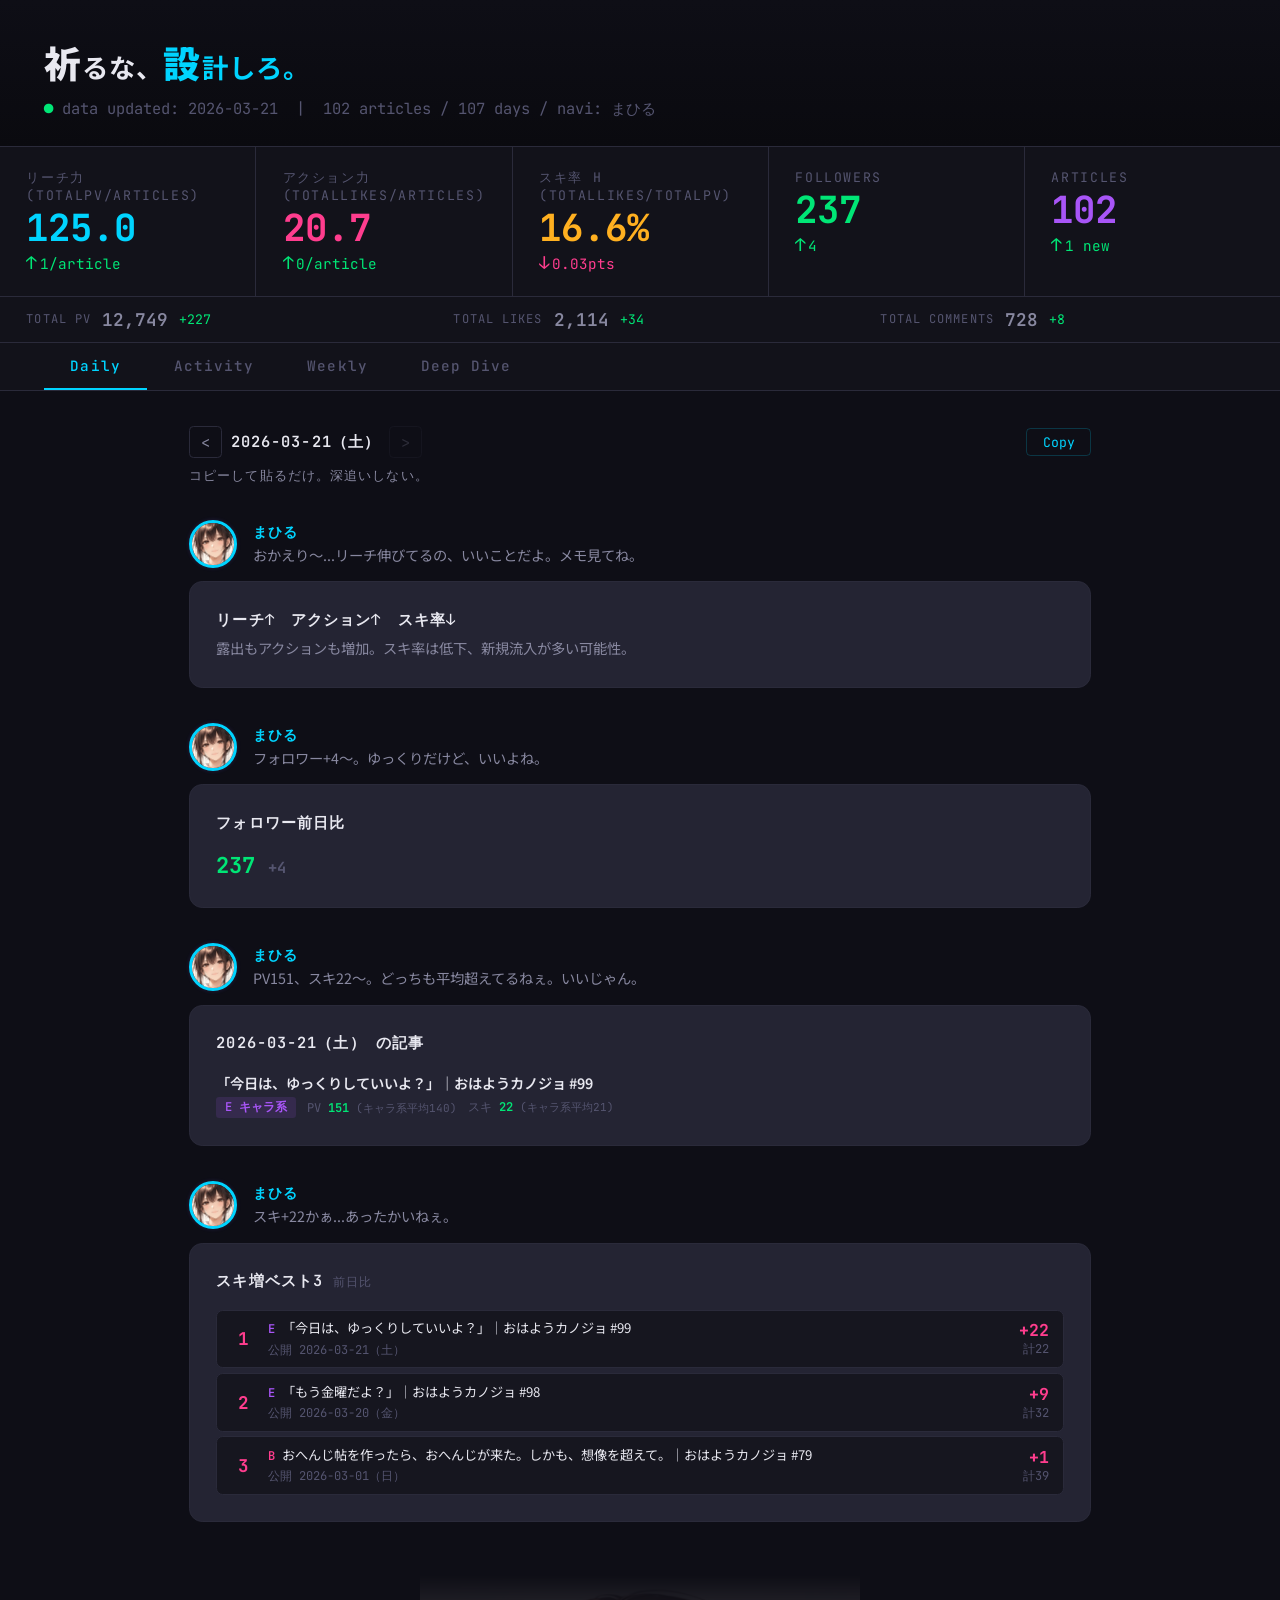
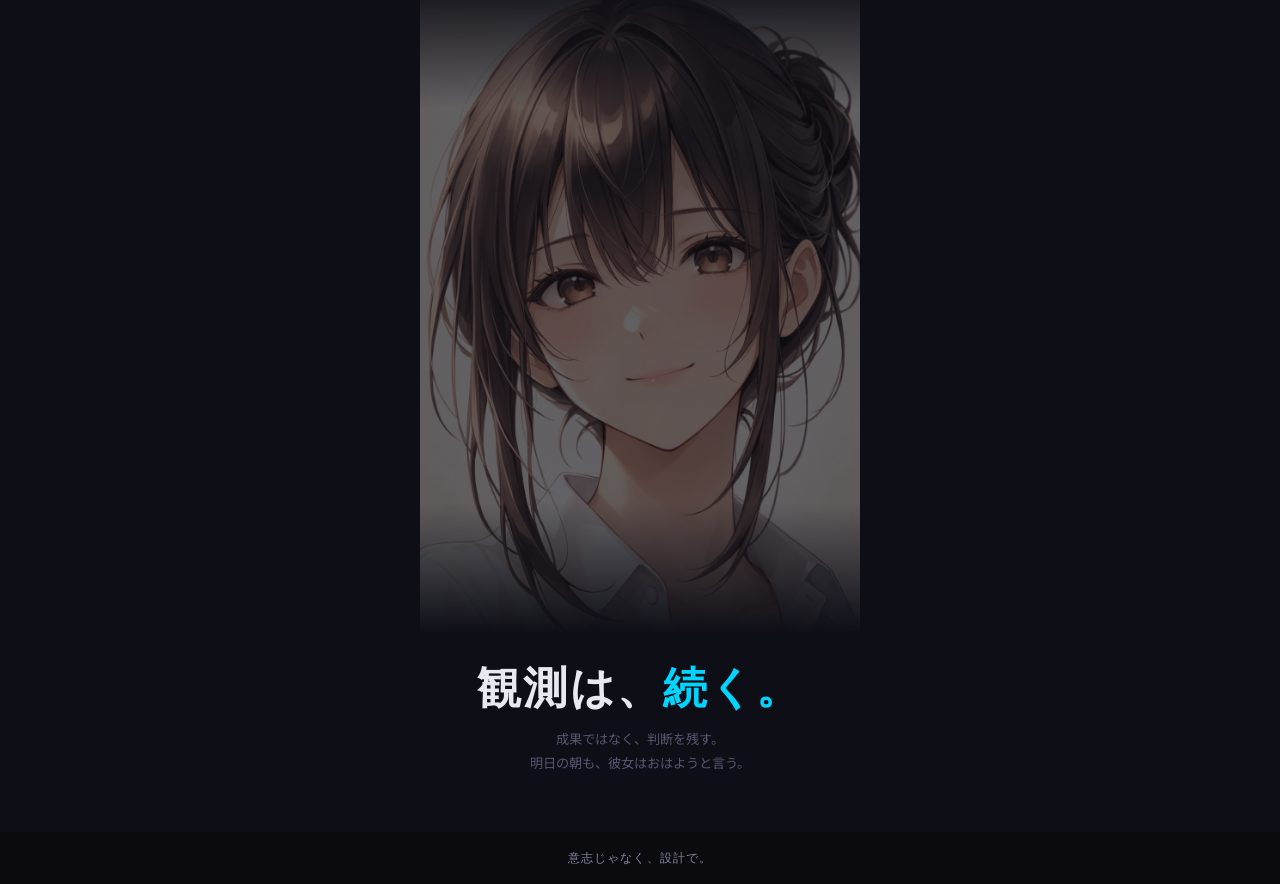
==== commit 90e4fb81: "Deep Dive: fans panel redesign + decay threshold fix + long tail cleanup + shared classification - R" ====
--- a/index.html
+++ b/index.html
@@ -6,7 +6,7 @@
 <title>祈るな、設計しろ。</title>
 <link href="https://fonts.googleapis.com/css2?family=JetBrains+Mono:wght@300;400;500;600;700&family=Noto+Sans+JP:wght@300;400;500;700&display=swap" rel="stylesheet">
 <link rel="icon" id="favicon" type="image/png" href="images/favicon/eyes-mon.png">
-<link rel="stylesheet" href="app.css?v=1.0.0">
+<link rel="stylesheet" href="app.css?v=1.2.0">
 </head>
 <body>
 
@@ -117,123 +117,23 @@
 
   <!-- Deep Dive Tab -->
   <div class="tab-content" id="tabDeepdive">
-
-  <!-- Charts Grid -->
-  <div class="grid">
-    <!-- 1. Like Rate Ranking -->
-    <div class="panel">
-      <div class="panel-header">
-        <div class="panel-title">スキ率ランキング</div>
-        <div class="toggle-group" id="rankingToggle">
-          <div class="toggle-btn" data-top="5">TOP 5</div>
-          <div class="toggle-btn" data-top="10">TOP 10</div>
-          <div class="toggle-btn active" data-top="20">TOP 20</div>
-        </div>
-      </div>
-      <div class="chart-container">
-        <div class="bar-chart" id="rankingChart">
-          <div class="no-data">CSVデータを読み込んでください</div>
-        </div>
-      </div>
-      <div class="decay-legend" id="rankingLegend"></div>
+    <div class="weekly-container">
+      <div class="weekly-header-text">設計した。次は、検証だ。</div>
+      <div id="deepDiveContent"></div>
     </div>
-
-    <!-- 2. PV vs Likes Scatter -->
-    <div class="panel" style="min-height:auto; max-height:600px;">
-      <div class="panel-header">
-        <div class="panel-title">PV × スキ 散布図</div>
-        <div class="toggle-group" id="scatterToggle">
-          <div class="toggle-btn active" data-mode="eta">η色分け</div>
-          <div class="toggle-btn" data-mode="category">カテゴリ色分け</div>
-        </div>
-      </div>
-      <div class="chart-container">
-        <canvas id="scatterCanvas"></canvas>
-      </div>
-      <div class="decay-legend" id="scatterLegend"></div>
-    </div>
-
-    <!-- 3. Category η Comparison (full width) -->
-    <div class="panel panel-full" style="min-height:auto; max-height:600px;">
-      <div class="panel-header">
-        <div class="panel-title">カテゴリ別 スキ率比較</div>
-        <div class="panel-badge" id="catBadge">--</div>
-      </div>
-      <div class="chart-container" style="min-height:280px; max-height:420px;">
-        <canvas id="categoryCanvas"></canvas>
-      </div>
-      <div class="decay-legend" id="categoryLegend"></div>
-    </div>
-
-    <!-- 4. Recent Articles η Trend (full width) -->
-    <div class="panel panel-full" style="min-height:auto; max-height:600px;">
-      <div class="panel-header">
-        <div class="panel-title">直近2週間 スキ率推移</div>
-        <div class="panel-badge" id="etaTrendBadge">--</div>
-      </div>
-      <div class="chart-container" style="max-height:420px;">
-        <canvas id="etaTrendCanvas"></canvas>
-      </div>
-      <div class="decay-legend" id="etaTrendLegend"></div>
-    </div>
-
-    <!-- 4. Article Trend (sparkline rows with tabs) -->
-    <div class="panel panel-full trend-panel">
-      <div class="panel-header">
-        <div class="panel-title">記事別 日次推移</div>
-        <div class="panel-badge" id="trendBadge">--</div>
-      </div>
-      <div class="trend-tabs">
-        <div class="trend-tab active" data-metric="pv_delta">PV</div>
-        <div class="trend-tab" data-metric="like_delta">スキ</div>
-      </div>
-      <div class="trend-filters">
-        <label>投稿日: 直近
-          <select id="trendDayFilter">
-            <option value="7">7日</option>
-            <option value="14" selected>14日</option>
-            <option value="30">30日</option>
-            <option value="0">すべて</option>
-          </select>
-        </label>
-        <label>増分 ≥
-          <input id="trendMinDelta" type="number" value="0" min="0" style="width:60px">
-        </label>
-        <label>カテゴリ:
-          <select id="trendCatFilter">
-            <option value="">すべて</option>
-            <option value="A">A 設計思想</option>
-            <option value="B">B 試行錯誤</option>
-            <option value="C">C ハウツー</option>
-            <option value="D">D 振り返り</option>
-            <option value="E">E キャラ系</option>
-            <option value="AB">A+B 一次情報</option>
-          </select>
-        </label>
-      </div>
-      <div class="trend-rows" id="trendRows">
-        <div class="no-data">データを読み込み中...</div>
-      </div>
-    </div>
-
-    <!-- 5. Decay Curve -->
-    <div class="panel panel-full" style="min-height:auto; max-height:500px;">
-      <div class="panel-header">
-        <div class="panel-title">記事の消費期限：公開からのPV減衰</div>
-        <div class="panel-badge" id="decayBadge">-- articles</div>
-      </div>
-      <div class="chart-container" style="min-height:auto; max-height:420px;">
-        <canvas id="decayCanvas"></canvas>
-      </div>
-      <div class="decay-legend" id="decayLegend"></div>
-    </div>
-  </div>
-
   </div><!-- /tabDeepdive -->
 
   <footer class="footer">
     意志じゃなく、設計で。
   </footer>
+</div>
+
+<!-- Suki Screenshot Modal -->
+<div id="sukiScreenshotModal" style="display:none;position:fixed;inset:0;z-index:100;background:rgba(0,0,0,0.7);overflow:auto" onclick="if(event.target===this)closeSukiScreenshot()">
+  <div style="max-width:760px;margin:40px auto;position:relative">
+    <button onclick="closeSukiScreenshot()" style="position:absolute;top:8px;right:12px;background:none;border:none;font-size:24px;color:#666;cursor:pointer">&times;</button>
+    <div id="sukiScreenshotContent"></div>
+  </div>
 </div>
 
 <!-- Tooltip -->
@@ -242,7 +142,7 @@
   <div class="tooltip-row" id="tooltipBody"></div>
 </div>
 
-<script src="girl-lines.js?v=1.0.0"></script>
-<script src="app.js?v=1.0.0"></script>
+<script src="girl-lines.js?v=1.2.0"></script>
+<script src="app.js?v=1.2.0"></script>
 </body>
 </html>
--- a/app.css
+++ b/app.css
@@ -1092,6 +1092,9 @@
   object-fit: cover;
   flex-shrink: 0;
 }
+.weekly-person-avatar.avatar-regular {
+  box-shadow: 0 0 0 2px #1a1a2e, 0 0 0 4px #d4af37;
+}
 
 .weekly-person {
   display: flex;
@@ -1218,6 +1221,46 @@
   white-space: nowrap;
 }
 
+/* Deep Dive grid */
+#tabDeepdive .weekly-container {
+  max-width: none;
+}
+
+#deepDiveContent {
+  display: grid;
+  grid-template-columns: 1fr 1fr;
+  gap: 0 24px;
+}
+
+#deepDiveContent .dd-full {
+  grid-column: 1 / -1;
+}
+
+.suki-ranking-grid {
+  display: grid;
+  grid-template-columns: 1fr 1fr;
+  gap: 0 16px;
+}
+
+@media (max-width: 900px) {
+  .suki-ranking-grid { grid-template-columns: 1fr; }
+}
+
+.dd-canvas-wrap {
+  position: relative;
+  width: 100%;
+  height: 400px;
+  overflow: hidden;
+}
+
+.dd-canvas-wrap canvas {
+  position: absolute;
+  top: 0;
+  left: 0;
+  width: 100% !important;
+  height: 100% !important;
+}
+
 /* Category balance */
 .weekly-cat-pie-layout {
   display: flex;
@@ -1323,6 +1366,7 @@
 @media (max-width: 900px) {
   .weekly-container { padding: 20px 16px; }
   .weekly-section { padding: 16px; }
+  #deepDiveContent { grid-template-columns: 1fr; }
   .weekly-cat-pie-layout { flex-direction: column; align-items: stretch; }
   .weekly-cat-pie-layout canvas { align-self: center; }
   .weekly-article-row { grid-template-columns: 1fr; }
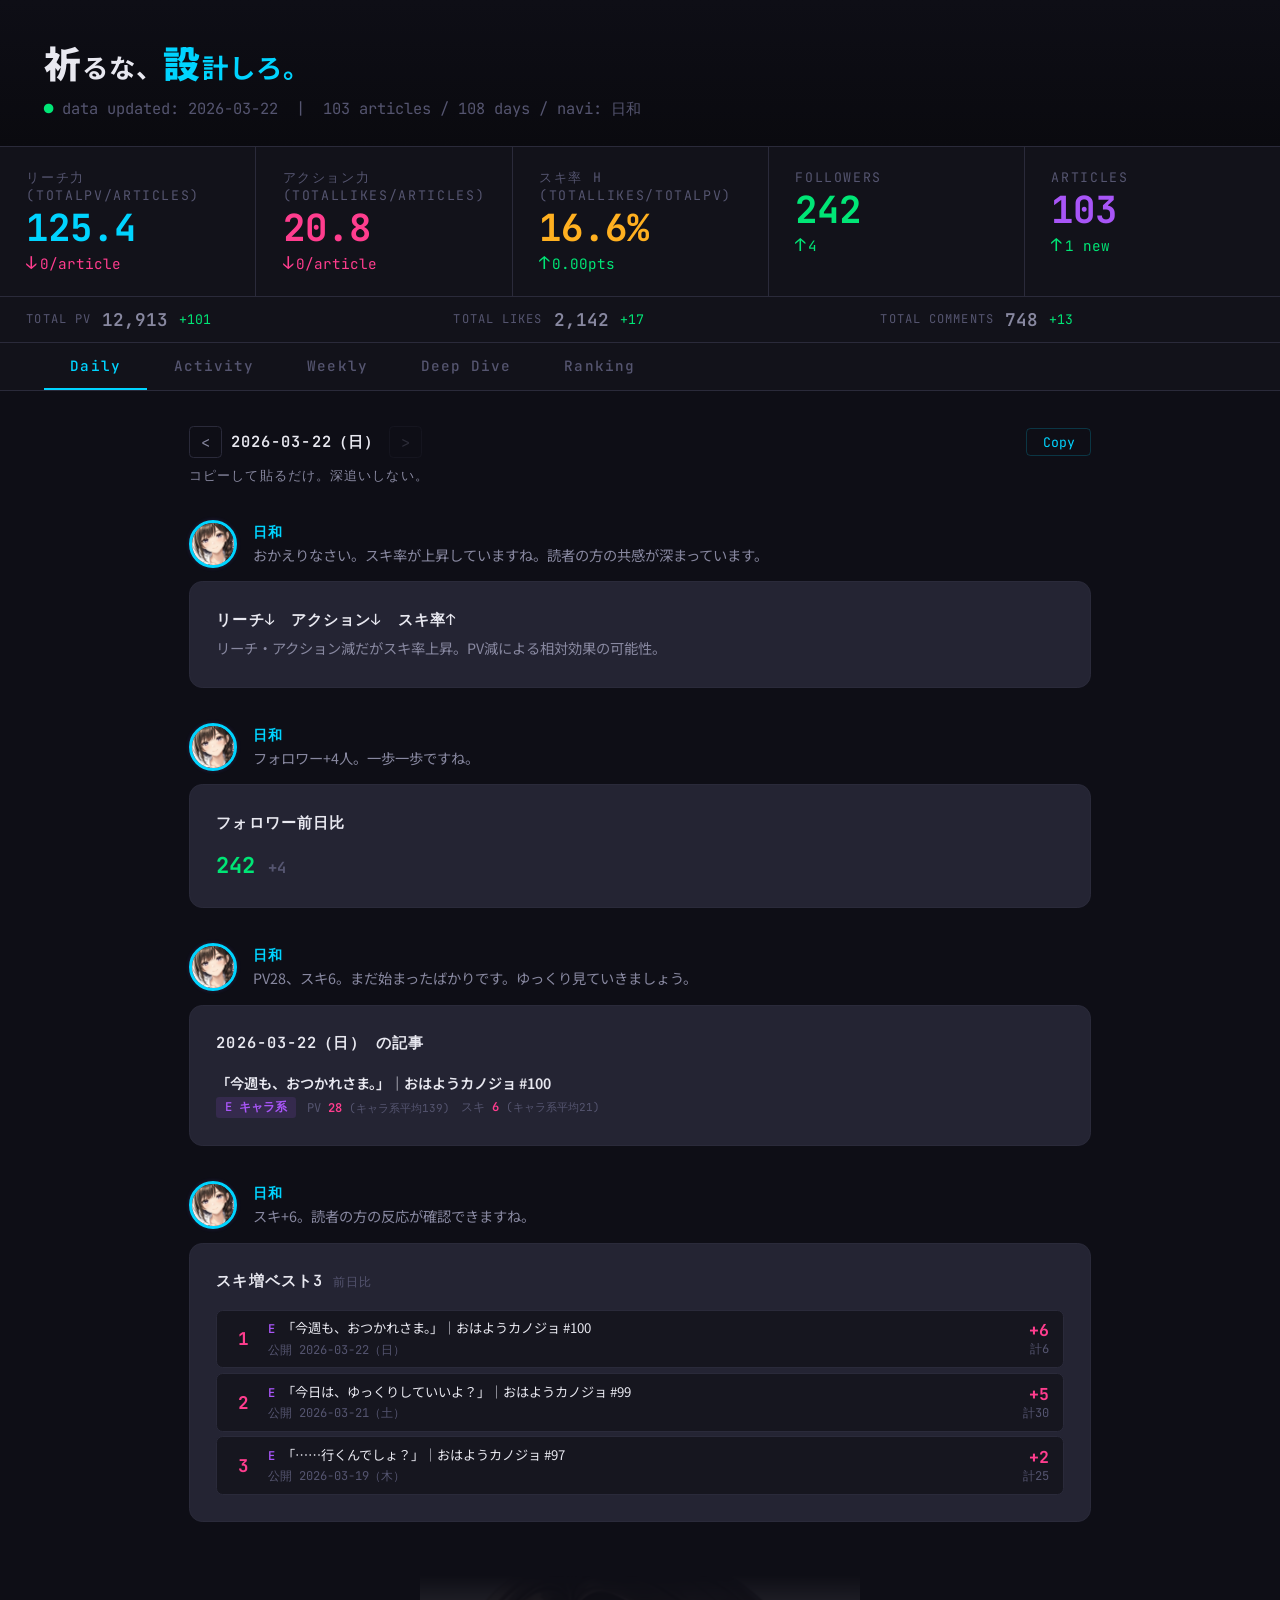
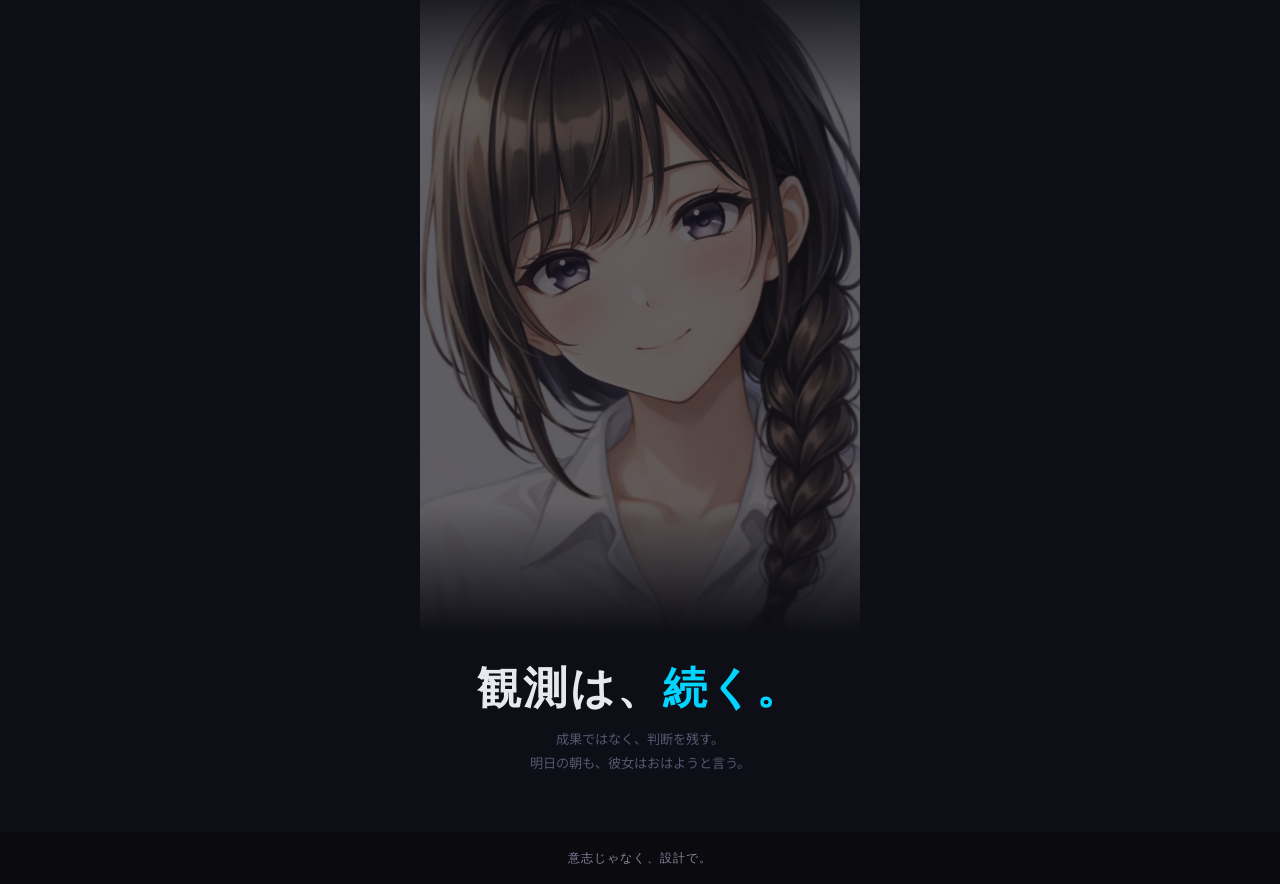
==== commit add5eb29: "Add Ranking tab: move suki ranking from Deep Dive to dedicated tab - New Ranking tab with direct URL" ====
--- a/index.html
+++ b/index.html
@@ -6,7 +6,7 @@
 <title>祈るな、設計しろ。</title>
 <link href="https://fonts.googleapis.com/css2?family=JetBrains+Mono:wght@300;400;500;600;700&family=Noto+Sans+JP:wght@300;400;500;700&display=swap" rel="stylesheet">
 <link rel="icon" id="favicon" type="image/png" href="images/favicon/eyes-mon.png">
-<link rel="stylesheet" href="app.css?v=1.2.0">
+<link rel="stylesheet" href="app.css?v=1.4.0">
 </head>
 <body>
 
@@ -77,6 +77,7 @@
     <button class="tab-bar-btn" data-tab="activity">Activity</button>
     <button class="tab-bar-btn" data-tab="weekly">Weekly</button>
     <button class="tab-bar-btn" data-tab="deepdive">Deep Dive</button>
+    <button class="tab-bar-btn" data-tab="ranking">Ranking</button>
   </div>
 
   <!-- Daily Tab -->
@@ -123,6 +124,15 @@
     </div>
   </div><!-- /tabDeepdive -->
 
+  <!-- Ranking Tab -->
+  <div class="tab-content" id="tabRanking">
+    <div class="weekly-container">
+      <div class="weekly-header-text">早くスキした人が、勝ち。</div>
+      <div style="font-size:12px;color:var(--accent-amber);margin-top:4px;margin-bottom:12px">記事の公開から早くスキしてくれた人ほど、ポイントが高くなります。</div>
+      <div id="rankingContent"></div>
+    </div>
+  </div>
+
   <footer class="footer">
     意志じゃなく、設計で。
   </footer>
@@ -130,7 +140,7 @@
 
 <!-- Suki Screenshot Modal -->
 <div id="sukiScreenshotModal" style="display:none;position:fixed;inset:0;z-index:100;background:rgba(0,0,0,0.7);overflow:auto" onclick="if(event.target===this)closeSukiScreenshot()">
-  <div style="max-width:760px;margin:40px auto;position:relative">
+  <div style="max-width:900px;margin:40px auto;position:relative">
     <button onclick="closeSukiScreenshot()" style="position:absolute;top:8px;right:12px;background:none;border:none;font-size:24px;color:#666;cursor:pointer">&times;</button>
     <div id="sukiScreenshotContent"></div>
   </div>
@@ -142,7 +152,7 @@
   <div class="tooltip-row" id="tooltipBody"></div>
 </div>
 
-<script src="girl-lines.js?v=1.2.0"></script>
-<script src="app.js?v=1.2.0"></script>
+<script src="girl-lines.js?v=1.4.0"></script>
+<script src="app.js?v=1.4.0"></script>
 </body>
 </html>
--- a/app.css
+++ b/app.css
@@ -1095,6 +1095,30 @@
 .weekly-person-avatar.avatar-regular {
   box-shadow: 0 0 0 2px #1a1a2e, 0 0 0 4px #d4af37;
 }
+.weekly-person-avatar.avatar-rank-1 {
+  box-shadow: 0 0 0 2px #1a1a2e, 0 0 0 4px #d4af37, 0 0 12px rgba(212,175,55,0.4);
+}
+.weekly-person-avatar.avatar-rank-2 {
+  box-shadow: 0 0 0 2px #1a1a2e, 0 0 0 4px #c0c0c0, 0 0 8px rgba(192,192,192,0.3);
+}
+.weekly-person-avatar.avatar-rank-3 {
+  box-shadow: 0 0 0 2px #1a1a2e, 0 0 0 4px #cd7f32, 0 0 8px rgba(205,127,50,0.3);
+}
+.user-badge {
+  font-size: 9px;
+  padding: 1px 6px;
+  border-radius: 8px;
+  margin-left: 6px;
+  vertical-align: middle;
+}
+.badge-regular {
+  background: #d4af37;
+  color: #1a1a2e;
+}
+.badge-new {
+  background: var(--accent-cyan);
+  color: #1a1a2e;
+}
 
 .weekly-person {
   display: flex;
@@ -1231,6 +1255,9 @@
   grid-template-columns: 1fr 1fr;
   gap: 0 24px;
 }
+#deepDiveContent > div:not(.dd-full) .weekly-navi {
+  min-height: 72px;
+}
 
 #deepDiveContent .dd-full {
   grid-column: 1 / -1;
@@ -1367,6 +1394,16 @@
   .weekly-container { padding: 20px 16px; }
   .weekly-section { padding: 16px; }
   #deepDiveContent { grid-template-columns: 1fr; }
+  #tabDeepdive .weekly-container { max-width: 100%; overflow-x: hidden; box-sizing: border-box; width: 100%; }
+  #tabDeepdive .weekly-section { overflow: hidden; box-sizing: border-box; max-width: 100%; }
+  #tabDeepdive .dd-full { overflow: hidden; max-width: 100%; }
+  .dd-canvas-wrap { overflow-x: auto; }
+  .toggle-group { flex-wrap: wrap; }
+  .toggle-btn { padding: 3px 8px; font-size: 11px; }
+  .trend-filters { gap: 8px; font-size: 11px; }
+  .trend-tab { padding: 5px 12px; font-size: 11px; }
+  body { zoom: 1; }
+  .weekly-section-title { font-size: 13px; flex-wrap: wrap; gap: 4px; }
   .weekly-cat-pie-layout { flex-direction: column; align-items: stretch; }
   .weekly-cat-pie-layout canvas { align-self: center; }
   .weekly-article-row { grid-template-columns: 1fr; }
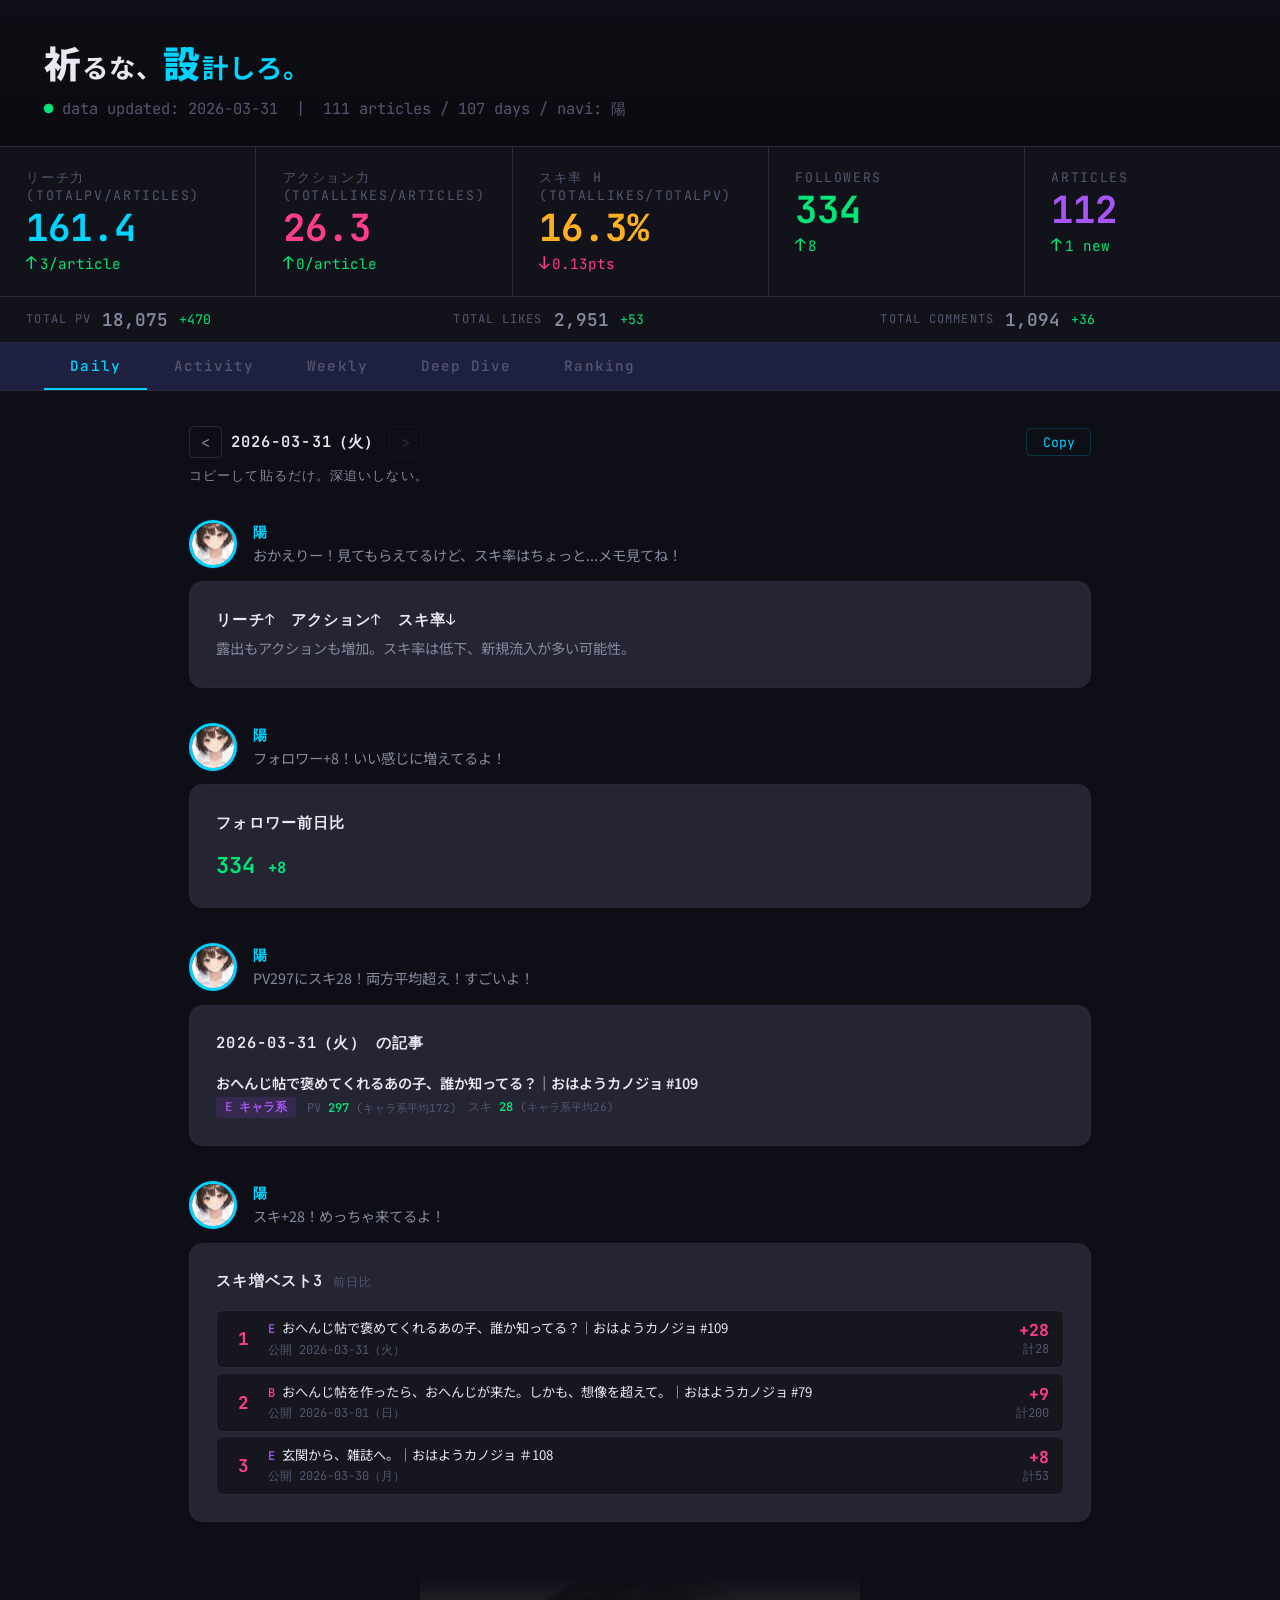
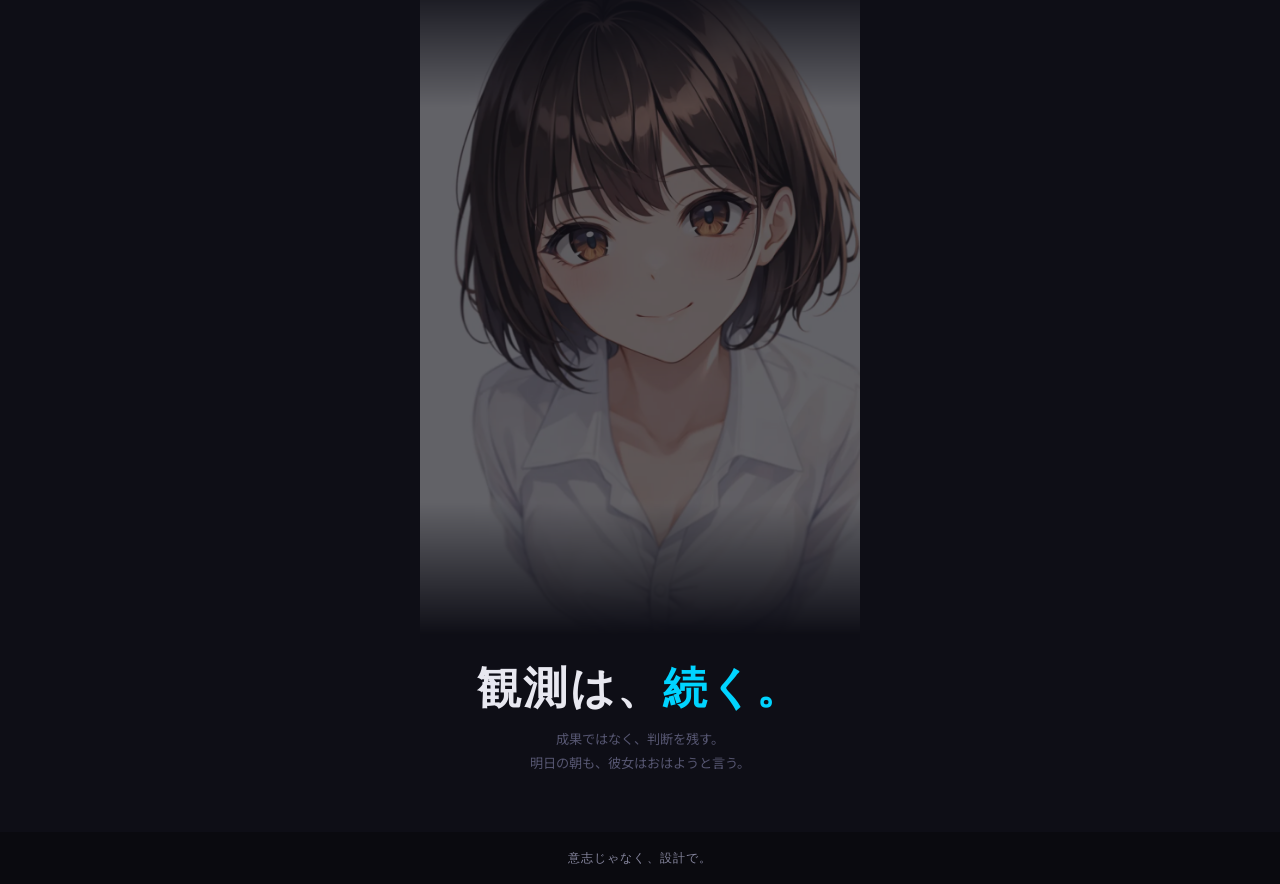
==== commit d2145483: "chore: バージョンを1.4.0→1.4.1に更新（キャッシュブロー） Co-Authored-By: Claude Sonnet 4.6 <noreply@anthropic.com>" ====
--- a/index.html
+++ b/index.html
@@ -6,7 +6,7 @@
 <title>祈るな、設計しろ。</title>
 <link href="https://fonts.googleapis.com/css2?family=JetBrains+Mono:wght@300;400;500;600;700&family=Noto+Sans+JP:wght@300;400;500;700&display=swap" rel="stylesheet">
 <link rel="icon" id="favicon" type="image/png" href="images/favicon/eyes-mon.png">
-<link rel="stylesheet" href="app.css?v=1.4.0">
+<link rel="stylesheet" href="app.css?v=1.4.1">
 </head>
 <body>
 
@@ -153,6 +153,6 @@
 </div>
 
 <script src="girl-lines.js?v=1.4.0"></script>
-<script src="app.js?v=1.4.0"></script>
+<script src="app.js?v=1.4.1"></script>
 </body>
 </html>
--- a/app.css
+++ b/app.css
@@ -662,7 +662,7 @@
 .tab-bar {
   display: flex;
   gap: 0;
-  background: var(--bg-secondary);
+  background: #1e2040;
   border-bottom: 1px solid var(--border);
   padding: 0 40px;
 }
@@ -1269,6 +1269,12 @@
   gap: 0 16px;
 }
 
+.screenshot-grid {
+  display: grid;
+  grid-template-columns: 1fr 1fr;
+  gap: 0 16px;
+}
+
 @media (max-width: 900px) {
   .suki-ranking-grid { grid-template-columns: 1fr; }
 }
@@ -1397,6 +1403,7 @@
   #tabDeepdive .weekly-container { max-width: 100%; overflow-x: hidden; box-sizing: border-box; width: 100%; }
   #tabDeepdive .weekly-section { overflow: hidden; box-sizing: border-box; max-width: 100%; }
   #tabDeepdive .dd-full { overflow: hidden; max-width: 100%; }
+  .screenshot-grid { grid-template-columns: 1fr !important; }
   .dd-canvas-wrap { overflow-x: auto; }
   .toggle-group { flex-wrap: wrap; }
   .toggle-btn { padding: 3px 8px; font-size: 11px; }
